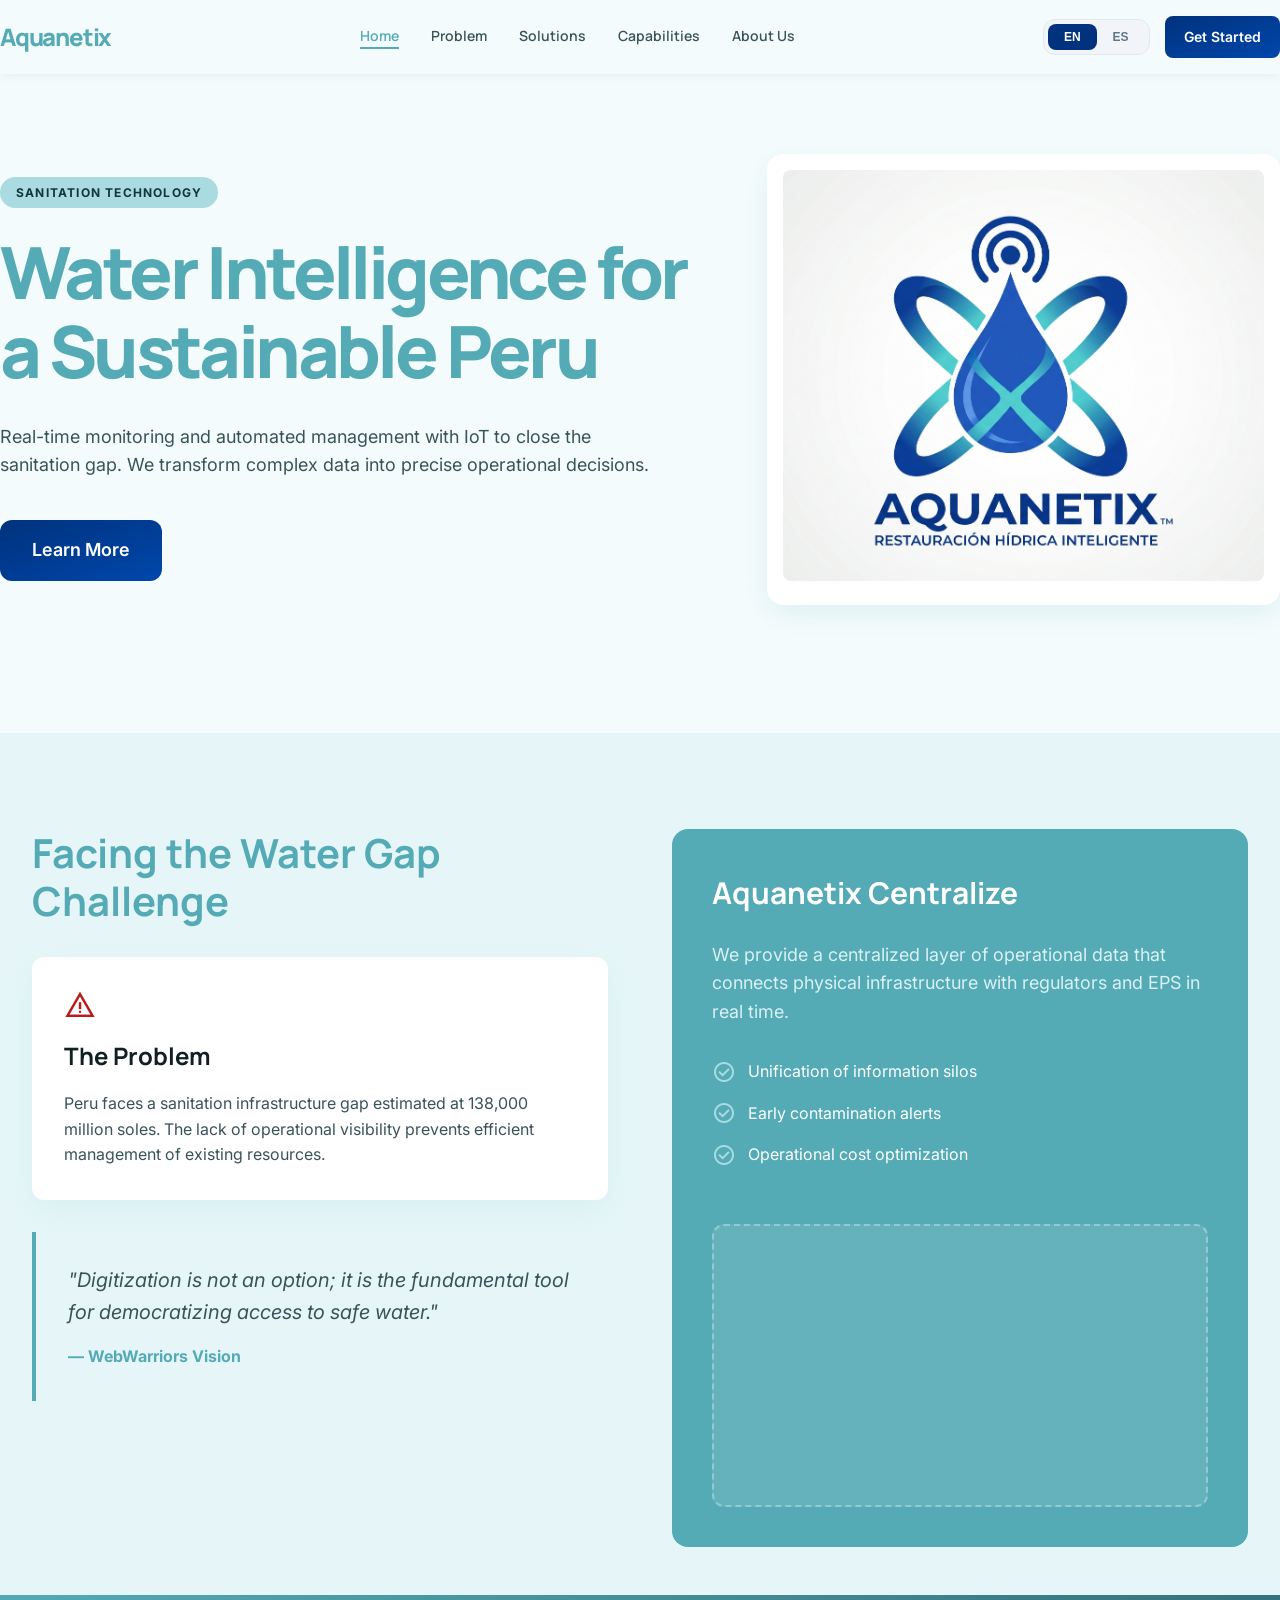
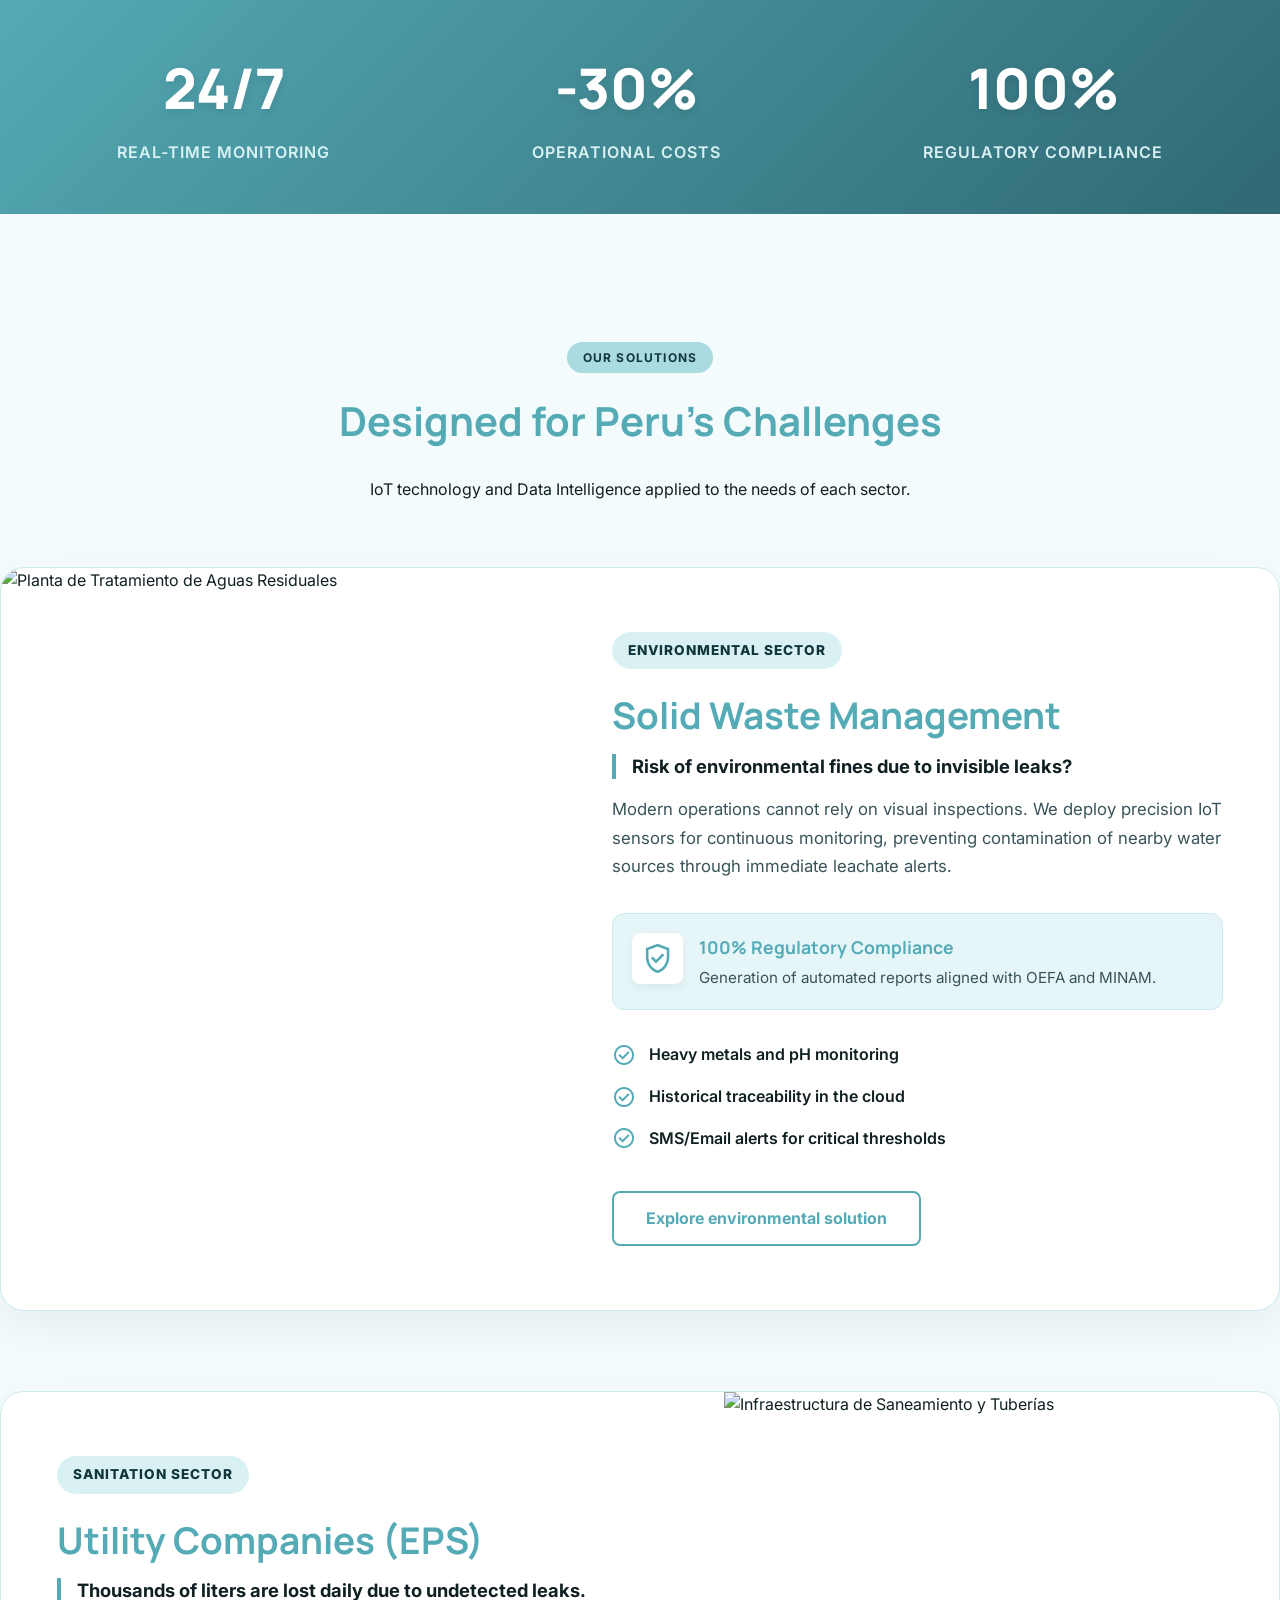
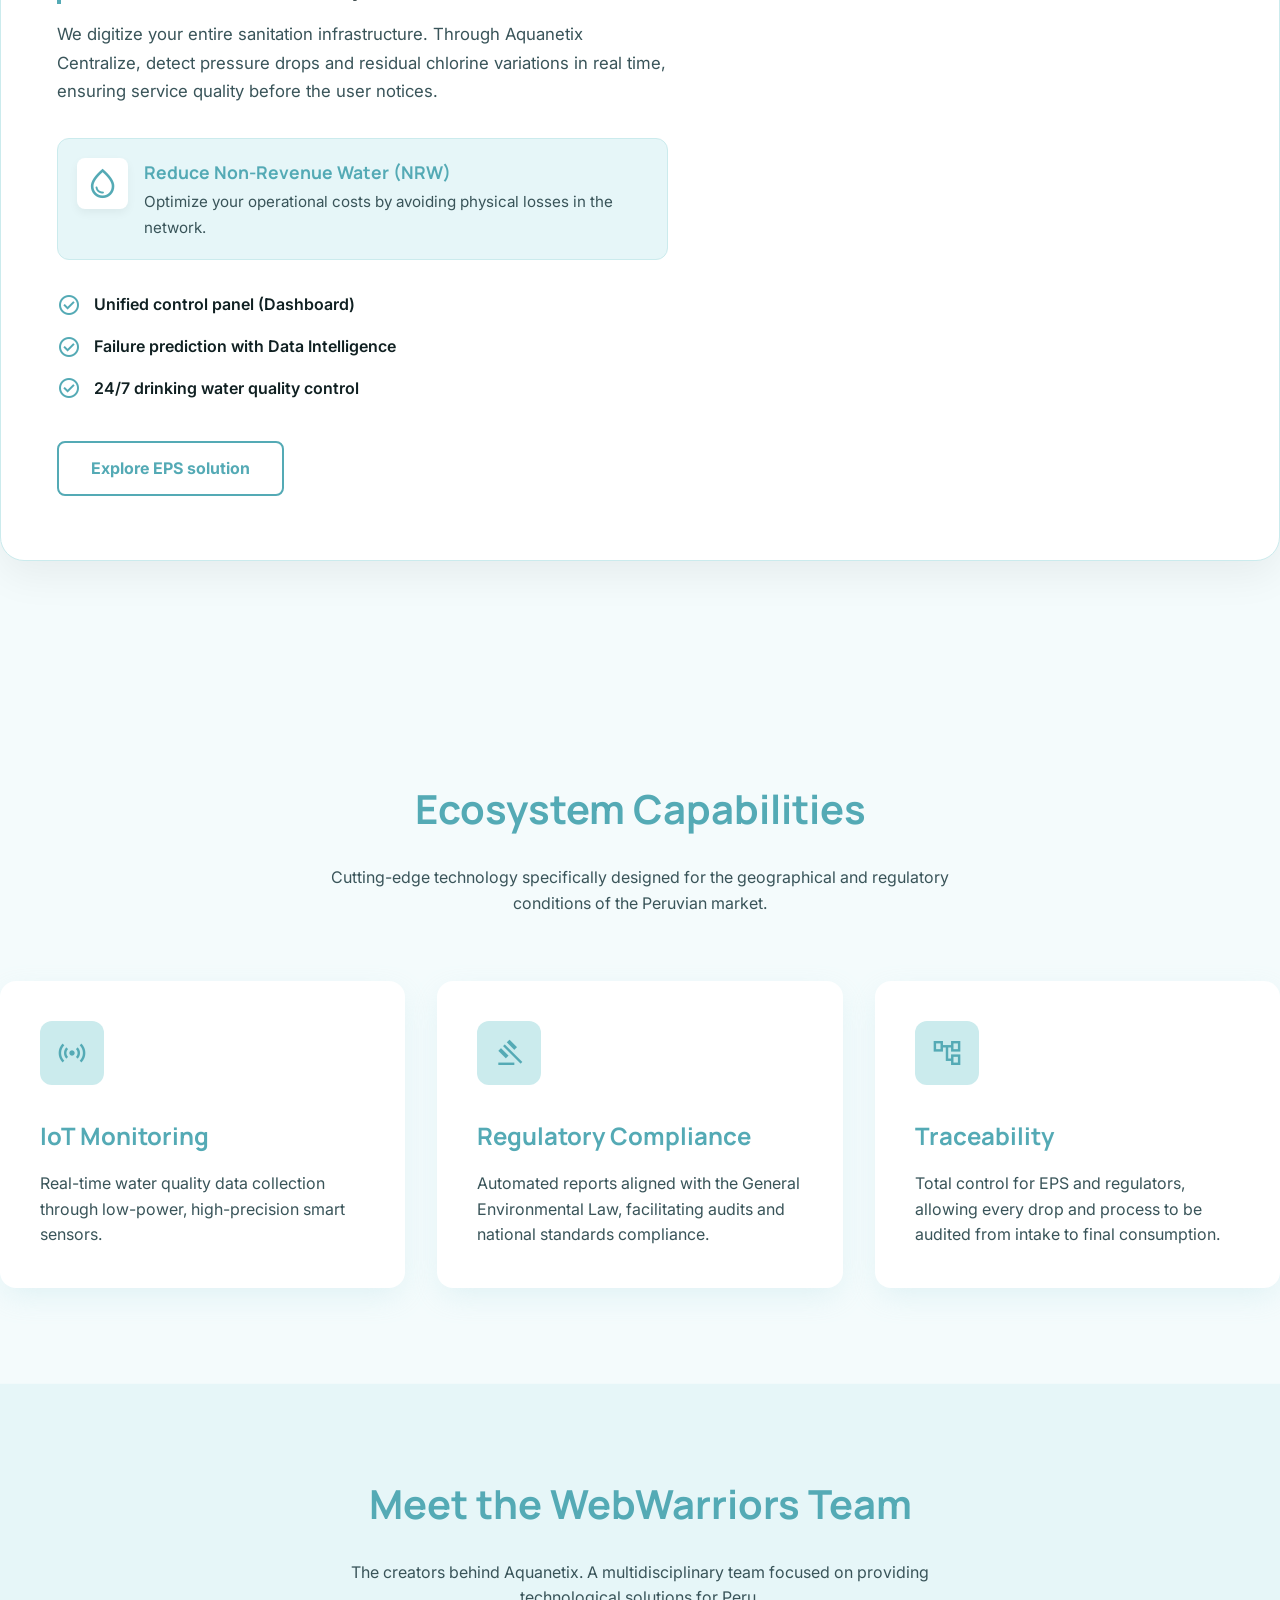
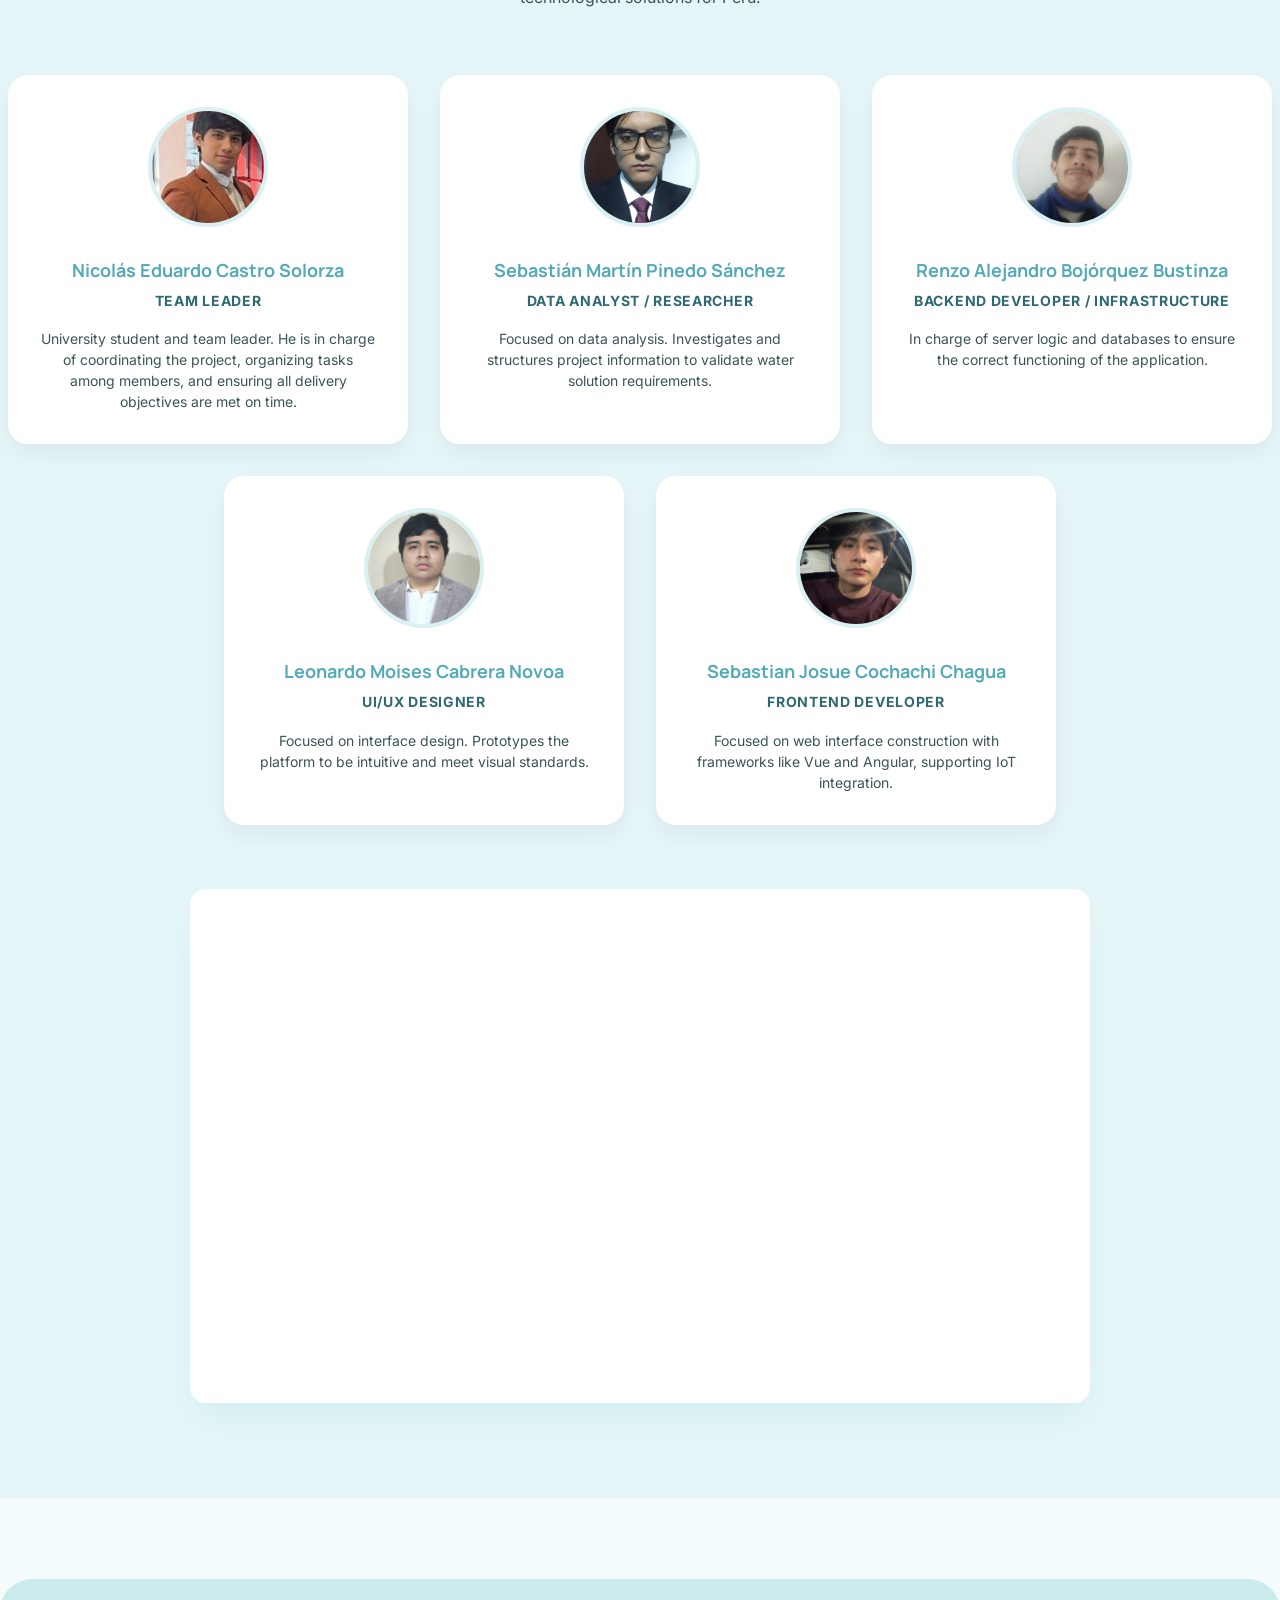
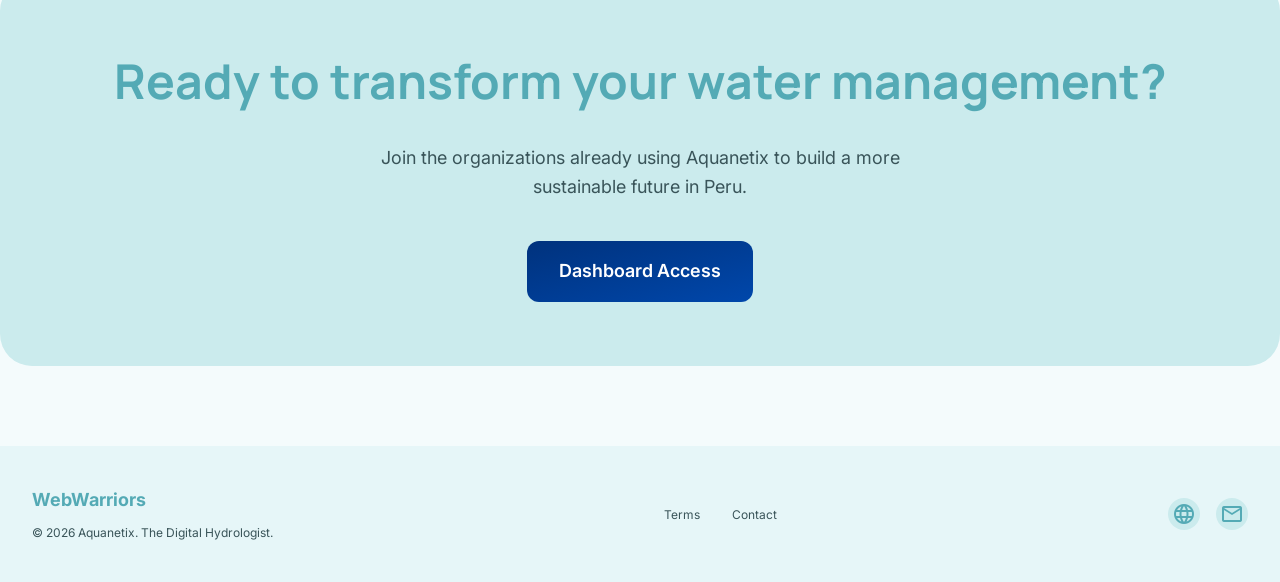
==== index.html @ df12f401 "Update index.html" ====
<!DOCTYPE html>
<html lang="es">
  <head>
    <meta charset="utf-8" />
    <meta name="viewport" content="width=device-width, initial-scale=1.0" />
    <title>Aquanetix | Inteligencia Hídrica para un Perú Sostenible</title>

    <link href="https://fonts.googleapis.com" rel="preconnect" />
    <link crossorigin="" href="https://fonts.gstatic.com" rel="preconnect" />
    <link
      href="https://fonts.googleapis.com/css2?family=Inter:wght@400;500;600&family=Manrope:wght@600;700;800&display=swap"
      rel="stylesheet"
    />
    <link
      href="https://fonts.googleapis.com/css2?family=Material+Symbols+Outlined:wght,FILL@100..700,0..1&display=swap"
      rel="stylesheet"
    />
    <link rel="stylesheet" href="assets/aquanetix.css" />
  </head>

  <body>
    <header class="header">
      <nav class="nav container">
        <div class="logo">
          <span>Aquanetix</span>
        </div>
        <div class="nav-links">
          <a href="#hero" class="nav-link active" data-i18n="nav-inicio">Inicio</a>
          <a href="#problem" class="nav-link" data-i18n="nav-problema">Problema</a>
          <a href="#segments" class="nav-link" data-i18n="nav-soluciones">Soluciones</a>
          <a href="#capabilities" class="nav-link" data-i18n="nav-capacidades">Capacidades</a>
          <a href="#about-the-team" class="nav-link" data-i18n="nav-somos">¿Quiénes somos?</a>
        </div>
        <div style="display: flex; align-items: center">
          <div class="lang-selector-container">
            <button id="btn-en" class="lang-btn active">EN</button>
            <button id="btn-es" class="lang-btn">ES</button>
          </div>
          <a href="#cta" class="btn" data-i18n="nav-btn-empieza">Empieza ahora</a>
        </div>
      </nav>
    </header>

    <main>
      <section id="hero" class="hero container">
        <div class="hero-grid">
          <div>
            <span class="badge" data-i18n="badge-saneamiento">Tecnología para el Saneamiento</span>
            <h1 class="hero-title font-headline" data-i18n="hero-title">
              Inteligencia Hídrica para un
              <span class="text-secondary">Perú Sostenible</span>
            </h1>
            <p class="hero-description" data-i18n="hero-desc">
              Monitoreo en tiempo real y gestión automatizada con IoT para
              cerrar la brecha de saneamiento. Transformamos datos complejos en
              decisiones operativas precisas.
            </p>
            <a href="#segments" class="btn btn-large" data-i18n="hero-btn-more">
              Conoce más
            </a>
          </div>
          <div class="hero-image-container">
            <img
              class="hero-image"
              alt="Logo de Aquanetix"
              src="assets/images/Aquanetix-Logo.png"
            />
          </div>
        </div>
      </section>

      <section id="problem" class="problem-solution">
        <div class="container ps-grid">
          <div>
            <h2 class="section-title font-headline" data-i18n="prob-title">
              Enfrentando el Desafío de la Brecha Hídrica
            </h2>
            <div class="problem-card">
              <span class="material-symbols-outlined icon-error">warning</span>
              <h3 class="font-headline" data-i18n="prob-card-title">
                El Problema
              </h3>
              <p data-i18n="prob-card-desc">
                Perú enfrenta una brecha de infraestructura de saneamiento
                estimada en
                <span class="highlight-text">138,000 millones de soles</span>.
                La falta de visibilidad operativa impide una gestión eficiente
                de los recursos existentes.
              </p>
            </div>
            <div class="quote-box">
              <p class="quote-text" data-i18n="quote-text">
                "La digitalización no es una opción, es la herramienta
                fundamental para democratizar el acceso al agua segura."
              </p>
              <p class="quote-author">— WebWarriors Vision</p>
            </div>
          </div>
          <div class="solution-card">
            <h3 class="font-headline" data-i18n="sol-title">
              Aquanetix Centralize
            </h3>
            <p data-i18n="sol-desc">
              Proporcionamos una capa de datos operativos centralizados que
              conecta la infraestructura física con los reguladores y EPS en
              tiempo real.
            </p>
            <ul class="feature-list">
              <li>
                <span class="material-symbols-outlined icon-success">check_circle</span>
                <span data-i18n="sol-feat-1">Unificación de silos de información</span>
              </li>
              <li>
                <span class="material-symbols-outlined icon-success">check_circle</span>
                <span data-i18n="sol-feat-2">Alertas tempranas de contaminación</span>
              </li>
              <li>
                <span class="material-symbols-outlined icon-success">check_circle</span>
                <span data-i18n="sol-feat-3">Optimización de costos operativos</span>
              </li>
            </ul>
            <!-- PLANTILLA DE VIDEO LISTA (Solo cambia lo que está dentro de src="") -->
            <div class="product-video-wrapper">
              <iframe 
                src="https://www.youtube.com/embed/AQUI_VA_EL_ID_DE_TU_VIDEO" 
                title="Aquanetix Product Video" 
                frameborder="0" 
                allow="accelerometer; autoplay; clipboard-write; encrypted-media; gyroscope; picture-in-picture" 
                allowfullscreen>
              </iframe>
            </div>
          </div>
        </div>
      </section>
   <!-- SEGMENTOS PREMIUM V2 -->
     <section class="metrics-banner">
        <div class="container metrics-grid">
          <div class="metric-item">
            <h3 class="metric-number">24/7</h3>
            <p class="metric-label" data-i18n="metric-1">Monitoreo en Tiempo Real</p>
          </div>
          <div class="metric-item">
            <h3 class="metric-number">-30%</h3>
            <p class="metric-label" data-i18n="metric-2">Costos Operativos</p>
          </div>
          <div class="metric-item">
            <h3 class="metric-number">100%</h3>
            <p class="metric-label" data-i18n="metric-3">Cumplimiento Normativo</p>
          </div>
        </div>
      </section>

      <section id="segments" class="pro-segments-section container">
        <div class="text-center segments-header">
          <span class="badge" data-i18n="seg-badge">Nuestras Soluciones</span>
          <h2 class="section-title font-headline" data-i18n="seg-title">Diseñado para los retos del Perú</h2>
          <p data-i18n="seg-desc">Tecnología IoT e Inteligencia de Datos aplicada a las necesidades de cada sector.</p>
        </div>
        
        <div class="pro-segments-container">
          
          <div class="pro-segment-card">
            <div class="pro-segment-image">
              <img src="https://images.pexels.com/photos/259269/pexels-photo-259269.jpeg?auto=compress&cs=tinysrgb&w=800" alt="Planta de Tratamiento de Aguas Residuales">
            </div>
            <div class="pro-segment-body">
              <span class="pro-badge" data-i18n="seg1-badge">Sector Ambiental</span>
              <h3 data-i18n="seg1-title">Gestoras de Residuos Sólidos</h3>
              <p class="pro-lead" data-i18n="seg1-lead">¿Riesgos de multas ambientales por fugas invisibles?</p>
              <p class="pro-text" data-i18n="seg1-text">Las operaciones modernas no pueden depender de inspecciones visuales. Desplegamos sensores IoT de precisión para el monitoreo continuo, previniendo la contaminación de fuentes de agua cercanas mediante alertas inmediatas de lixiviados.</p>
              
              <div class="pro-highlight">
                <span class="material-symbols-outlined">verified_user</span>
                <div class="pro-highlight-text">
                  <strong data-i18n="seg1-hl-title">100% Cumplimiento Normativo</strong>
                  <span data-i18n="seg1-hl-desc">Generación de reportes automáticos alineados a OEFA y MINAM.</span>
                </div>
              </div>

              <ul class="pro-features">
                <li><span class="material-symbols-outlined">check_circle</span> <span data-i18n="seg1-li1">Monitoreo de metales pesados y pH</span></li>
                <li><span class="material-symbols-outlined">check_circle</span> <span data-i18n="seg1-li2">Trazabilidad histórica en la nube</span></li>
                <li><span class="material-symbols-outlined">check_circle</span> <span data-i18n="seg1-li3">Alertas SMS/Email ante umbrales críticos</span></li>
              </ul>
              <a href="javascript:void(0)" onclick="document.getElementById('open-contact').click()" class="pro-btn" data-i18n="seg1-btn">Explorar solución ambiental</a>
            </div>
          </div>
          
          <div class="pro-segment-card reverse">
            <div class="pro-segment-image">
              <img src="https://images.pexels.com/photos/3265460/pexels-photo-3265460.jpeg?auto=compress&cs=tinysrgb&w=800" alt="Infraestructura de Saneamiento y Tuberías">
            </div>
            <div class="pro-segment-body">
              <span class="pro-badge" data-i18n="seg2-badge">Sector Saneamiento</span>
              <h3 data-i18n="seg2-title">Empresas Prestadoras (EPS)</h3>
              <p class="pro-lead" data-i18n="seg2-lead">Miles de litros se pierden diariamente por fugas no detectadas.</p>
              <p class="pro-text" data-i18n="seg2-text">Digitalizamos toda tu infraestructura de saneamiento. A través de Aquanetix Centralize, detecta caídas de presión y variaciones de cloro residual en tiempo real, garantizando la calidad del servicio antes de que el usuario lo note.</p>
              
              <div class="pro-highlight">
                <span class="material-symbols-outlined">water_drop</span>
                <div class="pro-highlight-text">
                  <strong data-i18n="seg2-hl-title">Reduce el Agua No Facturada (ANF)</strong>
                  <span data-i18n="seg2-hl-desc">Optimiza tus costos operativos evitando pérdidas físicas en la red.</span>
                </div>
              </div>

              <ul class="pro-features">
                <li><span class="material-symbols-outlined">check_circle</span> <span data-i18n="seg2-li1">Tablero de control unificado (Dashboard)</span></li>
                <li><span class="material-symbols-outlined">check_circle</span> <span data-i18n="seg2-li2">Predicción de fallos con Inteligencia de Datos</span></li>
                <li><span class="material-symbols-outlined">check_circle</span> <span data-i18n="seg2-li3">Control de calidad de agua potable 24/7</span></li>
              </ul>
              <a href="javascript:void(0)" onclick="document.getElementById('open-contact').click()" class="pro-btn" data-i18n="seg2-btn">Explorar solución EPS</a>
            </div>
          </div>

        </div>
      </section>

      <section id="capabilities" class="capabilities container">
        <div class="text-center capabilities-header">
          <h2 class="section-title font-headline" data-i18n="cap-title">
            Capacidades del Ecosistema
          </h2>
          <p data-i18n="cap-desc">
            Tecnología de punta diseñada específicamente para las condiciones
            geográficas y regulatorias del mercado peruano.
          </p>
        </div>
        <div class="cards-grid">
          <div class="capability-card">
            <div class="icon-container">
              <span class="material-symbols-outlined icon-primary">sensors</span>
            </div>
            <h3 class="font-headline" data-i18n="cap-card-1-title">
              Monitoreo IoT
            </h3>
            <p data-i18n="cap-card-1-desc">
              Recolección de datos de calidad del agua en tiempo real mediante
              sensores inteligentes de bajo consumo y alta precisión.
            </p>
          </div>
          <div class="capability-card">
            <div class="icon-container">
              <span class="material-symbols-outlined icon-primary">gavel</span>
            </div>
            <h3 class="font-headline" data-i18n="cap-card-2-title">
              Cumplimiento Normativo
            </h3>
            <p data-i18n="cap-card-2-desc">
              Reportes automáticos alineados a la Ley General del Ambiente,
              facilitando las auditorías y el cumplimiento de estándares
              nacionales.
            </p>
          </div>
          <div class="capability-card">
            <div class="icon-container">
              <span class="material-symbols-outlined icon-primary">account_tree</span>
            </div>
            <h3 class="font-headline" data-i18n="cap-card-3-title">
              Trazabilidad
            </h3>
            <p data-i18n="cap-card-3-desc">
              Control total para EPS y reguladores, permitiendo auditar cada
              gota y proceso desde la captación hasta el consumo final.
            </p>
          </div>
        </div>
      </section>

      <section id="about-the-team" class="team-section container">
        <div class="text-center capabilities-header">
          <h2 class="section-title font-headline" data-i18n="team-title">
            Conoce al Equipo WebWarriors
          </h2>
          <p data-i18n="team-subtitle">
            Los creadores detrás de Aquanetix. Un equipo multidisciplinario
            enfocado en brindar soluciones tecnológicas para el Perú.
          </p>
        </div>
        <div class="team-grid">
          <div class="team-card">
            <img
              src="assets/images/Foto_NicoPrincipal.jpeg"
              alt="Nicolás Castro"
              class="team-photo"
            />
            <h3 class="font-headline" data-i18n="team-name-1">
              Nicolás Castro
            </h3>
            <p class="team-role" data-i18n="team-role-1">Team Leader</p>
            <p class="team-desc" data-i18n="team-desc-1">
              Estudiante universitario y líder del equipo. Se encarga de
              coordinar el proyecto, organizar las tareas entre los integrantes
              y asegurar que todos los objetivos de nuestra entrega se cumplan a
              tiempo.
            </p>
          </div>
          <div class="team-card">
            <img
              src="assets/images/fotosebastian.png"
              alt="Sebastián Pinedo"
              class="team-photo"
            />
            <h3 class="font-headline" data-i18n="team-name-2">
              Sebastián Martín Pinedo Sánchez
            </h3>
            <p class="team-role" data-i18n="team-role-2">
              Data Analyst / Investigador
            </p>
            <p class="team-desc" data-i18n="team-desc-2">
              Enfocado en el análisis de datos. Investiga y estructura la
              información del proyecto para validar los requerimientos de la
              solución hídrica.
            </p>
          </div>

          <div class="team-card">
            <img
              src="assets/images/Foto_Renzo.png"
              alt="Renzo Bojórquez"
              class="team-photo"
            />
            <h3 class="font-headline" data-i18n="team-name-3">
              Renzo Alejandro Bojórquez Bustinza
            </h3>
            <p class="team-role" data-i18n="team-role-3">
              Desarrollador Backend / Infraestructura
            </p>
            <p class="team-desc" data-i18n="team-desc-3">
              Encargado de la lógica del servidor y las bases de datos para
              asegurar el funcionamiento correcto de la aplicación.
            </p>
          </div>

          <div class="team-card">
            <img
              src="assets/images/Foto_Leonardo.png"
              alt="Leonardo Cabrera"
              class="team-photo"
            />
            <h3 class="font-headline" data-i18n="team-name-4">
              Leonardo Moises Cabrera Novoa
            </h3>
            <p class="team-role" data-i18n="team-role-4">Diseñador UI/UX</p>
            <p class="team-desc" data-i18n="team-desc-4">
              Enfocado en el diseño de interfaces. Prototipa la plataforma para
              que sea intuitiva y cumpla con los estándares visuales.
            </p>
          </div>

          <div class="team-card">
            <img
              src="assets/images/foto_SebastianC.png"
              alt="Sebastian Cochachi"
              class="team-photo"
            />
            <h3 class="font-headline" data-i18n="team-name-5">
              Sebastian Josue Cochachi Chagua
            </h3>
            <p class="team-role" data-i18n="team-role-5">
              Desarrollador Frontend
            </p>
            <p class="team-desc" data-i18n="team-desc-5">
              Enfocado en la construcción de la interfaz web con frameworks como
              Vue y Angular, apoyando en la integración IoT.
            </p>
          </div>
        </div>

        <div class="video-container">
          <div class="video-wrapper">
            <iframe
              src="https://www.youtube.com/embed/ID_DEL_VIDEO"
              title="About Deadlock Survivors Team"
              frameborder="0"
              allow="accelerometer; autoplay; clipboard-write; encrypted-media; gyroscope; picture-in-picture; web-share"
              referrerpolicy="strict-origin-when-cross-origin"
              allowfullscreen
            >
            </iframe>
          </div>
        </div>
      </section>

      <div id="contact-modal" class="modal-overlay">
        <div class="modal-content">
          <span id="close-modal" class="close-btn">&times;</span>
          <h2 class="font-headline" data-i18n="modal-title">Contáctanos</h2>
          <p data-i18n="modal-desc">
            ¿Tienes dudas sobre Aquanetix? El equipo WebWarriors está listo
            para ayudarte.
          </p>
          <div class="contact-methods">
            <div class="contact-item">
              <span class="material-symbols-outlined">mail</span>
              <p>contacto@aquanetix.pe</p>
            </div>
            <div class="contact-item">
              <span class="material-symbols-outlined">group</span>
              <p data-i18n="modal-team">Equipo WebWarriors - UPC</p>
            </div>
          </div>
          <button class="btn btn-large" id="modal-close-btn" data-i18n="modal-btn-close">
            Close
          </button>
        </div>
      </div>

      <section id="cta" class="cta-section container">
        <div class="cta-box">
          <h2 class="cta-title font-headline" data-i18n="cta-title">
            ¿Listo para transformar su gestión hídrica?
          </h2>
          <p data-i18n="cta-desc">
            Únase a las organizaciones que ya están utilizando Aquanetix para
            construir un futuro más sostenible en el Perú.
          </p>
          <a href="https://aquanetix-deploy.web.app/iam/sign-in" class="btn btn-large" data-i18n="cta-btn">
            Acceso al Dashboard
          </a>
        </div>
      </section>
    </main>

    <footer class="footer">
      <div class="container footer-content">
        <div class="footer-brand">
          <span>WebWarriors</span>
          <p data-i18n="footer-copy">
            © 2026 Aquanetix. The Digital Hydrologist.
          </p>
        </div>
        <div class="footer-links">
          <a href="terms.html" data-i18n="footer-terms">Términos</a>
          <a
            href="javascript:void(0)"
            id="open-contact"
            data-i18n="footer-contact"
            >Contacto</a
          >
        </div>
        <div class="footer-social">
          <div class="social-icon">
            <span class="material-symbols-outlined">language</span>
          </div>
          <div class="social-icon">
            <span class="material-symbols-outlined">mail</span>
          </div>
        </div>
      </div>
    </footer>

    <script src="contact.js"></script>
    <script src="i18n.js"></script>
  </body>
</html>
---- assets/aquanetix.css ----
/* Variables de Color (Paleta Celeste #AADBE1) */
:root {
  /* Tono base oscurecido para textos e íconos (para asegurar legibilidad) */
  --primary: #54aab5; 
  
  /* TU CELESTE ELEGIDO: Protagonista en fondos, hovers y acentos */
  --primary-container: #aadbe1; 
  
  --secondary: #2f6973; /* Tono oscuro para subtítulos y contrastes */
  --secondary-container: #aadbe1; /* Badge superior también usa tu celeste */
  --on-secondary-container: #11363c; /* Texto oscuro sobre el celeste */
  
  /* Fondos de la página con un toque ultra-ligero de celeste */
  --surface: #f4fbFC; 
  --surface-container-low: #e6f6f8; 
  --surface-container-lowest: #ffffff; 
  --surface-container-high: #cbebed; 
  
  --on-surface: #102022; 
  --on-surface-variant: #395459; 
  --error: #ba1a1a; 
  --primary-fixed: #daf1f4; 

  /* Paleta Azul Original (Exclusiva para los botones) */
  --btn-primary: #00327d;
  --btn-primary-container: #0047ab;
}

/* Reset Básico */
* {
  margin: 0;
  padding: 0;
  box-sizing: border-box;
}

body {
  font-family: "Inter", sans-serif;
  background-color: var(--surface);
  color: var(--on-surface);
  line-height: 1.6;
  -webkit-font-smoothing: antialiased;
}

h1, h2, h3, .font-headline {
  font-family: "Manrope", sans-serif;
}

a {
  text-decoration: none;
  color: inherit;
}

ul {
  list-style: none;
}

.container {
  max-width: 1280px;
  margin: 0 auto;
  padding: 0 2rem;
}

/* Header & Nav */
.header {
  background-color: var(--surface);
  position: sticky;
  top: 0;
  z-index: 50;
  box-shadow: 0 2px 10px rgba(0, 0, 0, 0.05);
}

.nav {
  display: flex;
  justify-content: space-between;
  align-items: center;
  padding: 1rem 0;
}

.logo {
  font-size: 1.5rem;
  font-weight: 900;
  color: var(--primary);
  font-family: "Manrope", sans-serif;
  letter-spacing: -0.05em;
}

.nav-links {
  display: none;
  gap: 2rem;
  font-family: "Manrope", sans-serif;
  font-weight: 600;
  font-size: 0.875rem;
}

@media (min-width: 768px) {
  .nav-links {
    display: flex;
  }
}

.nav-link {
  color: var(--on-surface-variant);
  transition: color 0.2s;
}

.nav-link:hover, .nav-link.active {
  color: var(--primary);
}

.nav-link.active {
  border-bottom: 2px solid var(--primary);
}

/* BOTONES PRINCIPALES (Azul original) */
.btn {
  display: inline-block;
  background: linear-gradient(
    to bottom right,
    var(--btn-primary),
    var(--btn-primary-container)
  );
  color: white;
  padding: 0.6rem 1.2rem;
  border-radius: 0.5rem;
  font-size: 0.875rem;
  font-weight: 600;
  border: none;
  cursor: pointer;
  transition: opacity 0.2s, transform 0.1s;
}

.btn:hover {
  opacity: 0.9;
}

.btn:active {
  transform: scale(0.95);
}

.btn-large {
  padding: 1rem 2rem;
  font-size: 1.125rem;
  border-radius: 0.75rem;
}

/* Hero Section */
.hero {
  padding: 5rem 0 8rem 0;
  overflow: hidden;
}

.hero-grid {
  display: grid;
  grid-template-columns: 1fr;
  gap: 3rem;
  align-items: center;
}

@media (min-width: 1024px) {
  .hero-grid {
    grid-template-columns: 7fr 5fr;
  }
}

.badge {
  display: inline-block;
  padding: 0.375rem 1rem;
  border-radius: 9999px;
  background-color: var(--secondary-container);
  color: var(--on-secondary-container);
  font-size: 0.75rem;
  font-weight: 700;
  letter-spacing: 0.1em;
  text-transform: uppercase;
  margin-bottom: 1.5rem;
}

.hero-title {
  font-size: 3rem;
  font-weight: 800;
  color: var(--primary);
  line-height: 1.1;
  margin-bottom: 2rem;
  letter-spacing: -0.05em;
}

@media (min-width: 768px) {
  .hero-title {
    font-size: 4.5rem;
  }
}

.text-secondary {
  color: var(--secondary);
}

.hero-description {
  color: var(--on-surface-variant);
  font-size: 1.125rem;
  margin-bottom: 2.5rem;
  max-width: 42rem;
}

.hero-image-container {
  border-radius: 1rem;
  overflow: hidden;
  box-shadow: 0 10px 30px -5px rgba(170, 219, 225, 0.4); 
  background: white;
  padding: 1rem;
}

.hero-image {
  width: 100%;
  height: auto;
  object-fit: contain;
  border-radius: 0.5rem;
}

/* Problem/Solution Section */
.problem-solution {
  background-color: var(--surface-container-low);
  padding: 6rem 0;
}

.ps-grid {
  display: grid;
  grid-template-columns: 1fr;
  gap: 4rem;
}

@media (min-width: 1024px) {
  .ps-grid {
    grid-template-columns: 1fr 1fr;
  }
}

.section-title {
  font-size: 2.5rem;
  color: var(--primary);
  font-weight: 700;
  margin-bottom: 2rem;
  line-height: 1.2;
}

.problem-card {
  background-color: var(--surface-container-lowest);
  padding: 2rem;
  border-radius: 0.75rem;
  box-shadow: 0 10px 30px -5px rgba(170, 219, 225, 0.3);
  margin-bottom: 2rem;
}

.icon-error {
  color: var(--error);
  font-size: 2rem;
  margin-bottom: 1rem;
}

.problem-card h3 {
  font-size: 1.5rem;
  margin-bottom: 1rem;
}

.problem-card p {
  color: var(--on-surface-variant);
}

.highlight-text {
  color: var(--primary);
  font-weight: 700;
}

.quote-box {
  padding: 2rem;
  border-left: 4px solid var(--primary);
}

.quote-text {
  font-size: 1.25rem;
  font-style: italic;
  color: var(--on-surface-variant);
}

.quote-author {
  margin-top: 1rem;
  font-weight: 700;
  color: var(--primary);
}

.solution-card {
  background-color: var(--primary);
  color: white;
  padding: 2.5rem;
  border-radius: 1rem;
  position: relative;
  overflow: hidden;
  display: flex;
  flex-direction: column;
  justify-content: center;
}

.solution-card h3 {
  font-size: 1.875rem;
  margin-bottom: 1.5rem;
  position: relative;
  z-index: 10;
}

.solution-card p {
  color: var(--primary-fixed);
  font-size: 1.125rem;
  margin-bottom: 2rem;
  position: relative;
  z-index: 10;
}

.feature-list li {
  display: flex;
  align-items: center;
  gap: 0.75rem;
  margin-bottom: 1rem;
  position: relative;
  z-index: 10;
}

.icon-success {
  color: var(--secondary-container);
}

/* Banner de Métricas */
.metrics-banner {
  background: linear-gradient(135deg, var(--primary), var(--secondary));
  padding: 3rem 0;
  color: white;
  margin-top: -3rem;
  position: relative;
  z-index: 10;
}

.metrics-grid {
  display: flex;
  justify-content: space-around;
  flex-wrap: wrap;
  gap: 2rem;
  text-align: center;
}

.metric-number {
  font-size: 3.5rem;
  font-weight: 800;
  margin-bottom: 0.5rem;
  color: var(--surface-container-lowest);
  text-shadow: 0 4px 10px rgba(0,0,0,0.1);
}

.metric-label {
  font-size: 1rem;
  font-weight: 600;
  text-transform: uppercase;
  letter-spacing: 1px;
  color: var(--primary-fixed);
}

/* =========================================
   DISEÑO PROFESIONAL DE SEGMENTOS (V2)
   ========================================= */

.pro-segments-section {
  padding: 8rem 0;
}

.segments-header {
  margin-bottom: 4rem;
}

.pro-segments-container {
  display: flex;
  flex-direction: column;
  gap: 5rem;
  margin-top: 4rem;
}

/* La tarjeta principal */
.pro-segment-card {
  display: flex;
  flex-direction: column;
  background: #ffffff;
  border-radius: 24px;
  overflow: hidden;
  box-shadow: 0 15px 40px rgba(0,0,0,0.06);
  border: 1px solid var(--surface-container-high);
  transition: transform 0.3s ease, box-shadow 0.3s ease;
}

.pro-segment-card:hover {
  transform: translateY(-5px);
  box-shadow: 0 25px 50px rgba(84, 170, 181, 0.2);
}

/* Pantallas grandes */
@media(min-width: 992px) {
  .pro-segment-card {
      flex-direction: row;
      align-items: stretch;
  }
  .pro-segment-card.reverse {
      flex-direction: row-reverse;
  }
}

/* Imagen */
.pro-segment-image {
  flex: 1;
  min-height: 350px;
}

.pro-segment-image img {
  width: 100%;
  height: 100%;
  object-fit: cover;
  display: block;
}

/* Contenido */
.pro-segment-body {
  flex: 1.1;
  padding: 4rem 3.5rem;
  display: flex;
  flex-direction: column;
  justify-content: center;
}

.pro-badge {
  align-self: flex-start;
  background: var(--primary-fixed);
  color: var(--on-secondary-container);
  padding: 0.5rem 1rem;
  border-radius: 50px;
  font-size: 0.85rem;
  font-weight: 800;
  text-transform: uppercase;
  letter-spacing: 1px;
  margin-bottom: 1.5rem;
}

.pro-segment-body h3 {
  font-size: 2.3rem;
  color: var(--primary);
  margin-bottom: 1rem;
  line-height: 1.2;
}

.pro-lead {
  font-size: 1.15rem;
  font-weight: 700;
  color: var(--on-surface);
  margin-bottom: 1rem;
  border-left: 4px solid var(--primary);
  padding-left: 1rem;
  line-height: 1.4;
}

.pro-text {
  color: var(--on-surface-variant);
  line-height: 1.7;
  font-size: 1.05rem;
  margin-bottom: 2rem;
}

.pro-highlight {
  background: var(--surface-container-low);
  border: 1px solid var(--surface-container-high);
  padding: 1.2rem;
  border-radius: 12px;
  display: flex;
  gap: 1rem;
  align-items: flex-start;
  margin-bottom: 2rem;
}

.pro-highlight .material-symbols-outlined {
  color: var(--primary);
  font-size: 2.2rem;
  background: white;
  padding: 0.5rem;
  border-radius: 8px;
  box-shadow: 0 4px 10px rgba(0,0,0,0.05);
}

.pro-highlight-text strong {
  display: block;
  color: var(--primary);
  font-size: 1.1rem;
  margin-bottom: 0.2rem;
  font-family: 'Manrope', sans-serif;
}

.pro-highlight-text span {
  font-size: 0.95rem;
  color: var(--on-surface-variant);
  line-height: 1.4;
}

.pro-features {
  list-style: none;
  padding: 0;
  margin: 0 0 2.5rem 0;
  display: flex;
  flex-direction: column;
  gap: 1rem;
}

.pro-features li {
  display: flex;
  align-items: center;
  gap: 0.8rem;
  color: var(--on-surface);
  font-weight: 600;
  font-size: 1rem;
}

.pro-features .material-symbols-outlined {
  color: var(--primary);
}

.pro-btn {
  align-self: flex-start;
  border: 2px solid var(--primary);
  color: var(--primary);
  padding: 0.8rem 2rem;
  border-radius: 8px;
  font-weight: 700;
  transition: all 0.3s;
  text-decoration: none;
}

.pro-btn:hover {
  background: var(--primary);
  color: white;
  transform: translateY(-2px);
}

/* Capabilities Section */
.capabilities {
  padding: 6rem 0;
}

.text-center {
  text-align: center;
}

.capabilities-header {
  margin-bottom: 4rem;
}

.capabilities-header p {
  color: var(--on-surface-variant);
  max-width: 42rem;
  margin: 0 auto;
}

.cards-grid {
  display: grid;
  grid-template-columns: 1fr;
  gap: 2rem;
}

@media (min-width: 768px) {
  .cards-grid {
    grid-template-columns: repeat(3, 1fr);
  }
}

.capability-card {
  background-color: var(--surface-container-lowest);
  padding: 2.5rem;
  border-radius: 1rem;
  box-shadow: 0 10px 30px -5px rgba(170, 219, 225, 0.3); 
  transition: all 0.3s ease;
  cursor: default;
}

.capability-card:hover {
  background-color: var(--primary);
  color: white;
}

.icon-container {
  width: 4rem;
  height: 4rem;
  background-color: var(--surface-container-high);
  border-radius: 0.75rem;
  display: flex;
  align-items: center;
  justify-content: center;
  margin-bottom: 2rem;
  transition: background-color 0.3s;
}

.capability-card:hover .icon-container {
  background-color: var(--primary-container);
}

.icon-primary {
  color: var(--primary);
  font-size: 2rem;
  transition: color 0.3s;
}

.capability-card:hover .icon-primary {
  color: white;
}

.capability-card h3 {
  font-size: 1.5rem;
  color: var(--primary);
  margin-bottom: 1rem;
  transition: color 0.3s;
}

.capability-card:hover h3 {
  color: white;
}

.capability-card p {
  color: var(--on-surface-variant);
  transition: color 0.3s;
}

.capability-card:hover p {
  color: var(--primary-fixed);
}

/* Team Section */
.team-section {
  padding: 6rem 0;
  background-color: var(--surface-container-low); 
  box-shadow: 0 0 0 100vmax var(--surface-container-low);
  clip-path: inset(0 -100vmax);
}

.team-section .section-title {
  color: var(--primary);
}
.team-section .capabilities-header p {
  color: var(--on-surface-variant);
}

.team-grid {
  display: flex;
  flex-wrap: wrap;
  justify-content: center;
  gap: 2rem;
  margin-bottom: 3rem;
}

.team-card {
  flex: 1 1 calc(33.333% - 2rem);
  min-width: 300px;
  max-width: 400px;
  background: #ffffff;
  padding: 2rem;
  border-radius: 20px;
  box-shadow: 0 10px 25px rgba(0, 0, 0, 0.05); 
  text-align: center;
  transition: all 0.3s ease;
}

.team-card:hover {
  transform: translateY(-5px);
  box-shadow: 0 20px 40px -10px rgba(170, 219, 225, 0.5); 
}

.team-photo {
  width: 120px;
  height: 120px;
  border-radius: 50%;
  object-fit: cover;
  margin: 0 auto 1.5rem auto;
  border: 4px solid var(--primary-fixed);
  background-color: var(--surface-container-high); 
}

.team-card h3 {
  font-size: 1.125rem;
  color: var(--primary);
  margin-bottom: 0.5rem;
  line-height: 1.3;
}

.team-role {
  font-weight: 700;
  font-size: 0.875rem;
  color: var(--secondary);
  margin-bottom: 1rem;
  text-transform: uppercase;
  letter-spacing: 0.05em;
}

.team-desc {
  font-size: 0.875rem;
  color: var(--on-surface-variant);
  line-height: 1.5;
}

/* Video Section */
.video-container {
  width: 100%;
  max-width: 900px;
  margin: 4rem auto 0;
  clear: both;
}

.video-wrapper {
  position: relative;
  width: 100%;
  padding-bottom: 56.25%;
  background-color: var(--surface-container-lowest);
  border-radius: 1rem;
  overflow: hidden;
  box-shadow: 0 20px 40px -10px rgba(170, 219, 225, 0.4); 
  border: 4px solid var(--surface-container-lowest);
}

.video-wrapper iframe {
  position: absolute;
  top: 0;
  left: 0;
  width: 100%;
  height: 100%;
  border: none;
}

/* CTA Section */
.cta-section {
  padding: 5rem 0;
}

.cta-box {
  background-color: var(--surface-container-high);
  border-radius: 2rem;
  padding: 4rem 2rem;
  text-align: center;
}

.cta-title {
  font-size: 2.5rem;
  color: var(--primary);
  margin-bottom: 1.5rem;
}

@media (min-width: 768px) {
  .cta-title {
    font-size: 3rem;
  }
}

.cta-box p {
  color: var(--on-surface-variant);
  font-size: 1.125rem;
  margin-bottom: 2.5rem;
  max-width: 36rem;
  margin-left: auto;
  margin-right: auto;
}

/* Footer */
.footer {
  background-color: var(--surface-container-low);
  padding: 2.5rem 0;
  font-size: 0.75rem;
  color: var(--on-surface-variant);
}

.footer-content {
  display: flex;
  flex-direction: column;
  gap: 2rem;
  align-items: center;
  text-align: center;
}

@media (min-width: 768px) {
  .footer-content {
    flex-direction: row;
    justify-content: space-between;
    text-align: left;
  }
}

.footer-brand span {
  display: block;
  font-size: 1.125rem;
  font-weight: 700;
  color: var(--primary);
  margin-bottom: 0.5rem;
}

.footer-links {
  display: flex;
  flex-wrap: wrap;
  gap: 2rem;
  justify-content: center;
}

.footer-links a:hover {
  color: var(--primary);
}

.footer-social {
  display: flex;
  gap: 1rem;
}

.social-icon {
  width: 2rem;
  height: 2rem;
  background-color: var(--surface-container-high);
  border-radius: 50%;
  display: flex;
  align-items: center;
  justify-content: center;
  color: var(--primary);
}

/* Selectores y Modal */
.lang-selector-container {
  display: flex;
  background-color: #f1f5f9; 
  padding: 4px;
  border-radius: 12px;
  border: 1px solid #e2e8f0;
  align-items: center;
  margin-right: 15px;
}

.lang-btn {
  padding: 6px 16px;
  border-radius: 8px;
  font-size: 12px;
  font-weight: bold;
  cursor: pointer;
  border: none;
  transition: all 0.3s ease;
  background: transparent;
  color: #64748b;
}

.lang-btn.active {
  background-color: var(--btn-primary); 
  color: white;
}

.lang-btn:hover:not(.active) {
  background-color: #e2e8f0;
}

.modal-overlay {
  display: none; 
  position: fixed; 
  top: 0;
  left: 0;
  width: 100%;
  height: 100vh; 
  background: rgba(47, 105, 115, 0.6);
  backdrop-filter: blur(8px); 
  z-index: 10000; 
  justify-content: center;
  align-items: center;
}

.modal-content {
  background: #ffffff;
  padding: 2.5rem;
  border-radius: 24px;
  max-width: 450px;
  width: 90%;
  position: relative;
  box-shadow: 0 25px 50px -12px rgba(0, 0, 0, 0.5);
  text-align: center;
  animation: modalAppear 0.3s ease-out;
}

@keyframes modalAppear {
  from { opacity: 0; transform: scale(0.9); }
  to { opacity: 1; transform: scale(1); }
}

.close-btn {
  position: absolute;
  top: 20px;
  right: 20px;
  font-size: 28px;
  cursor: pointer;
  color: #64748b;
  line-height: 1;
}

.contact-methods {
  display: flex;
  flex-direction: column;
  gap: 1rem;
  width: 100%;
  margin: 1rem 0;
}

.contact-item {
  display: flex;
  align-items: center;
  justify-content: center; 
  gap: 10px;
  color: var(--primary); 
}
/* =========================================
   PLANTILLA DE VIDEO EN "AQUANETIX CENTRALIZE"
   ========================================= */

.product-video-wrapper {
  margin-top: 2.5rem;
  position: relative;
  width: 100%;
  padding-bottom: 56.25%; /* Proporción exacta de 16:9 para videos */
  background-color: rgba(255, 255, 255, 0.1); /* Fondo semitransparente elegante */
  border-radius: 0.75rem;
  border: 2px dashed rgba(255, 255, 255, 0.3); /* Borde punteado para indicar que es un espacio reservado */
  overflow: hidden;
}

.video-placeholder {
  position: absolute;
  top: 0; left: 0; width: 100%; height: 100%;
  display: flex;
  flex-direction: column;
  align-items: center;
  justify-content: center;
  color: rgba(255, 255, 255, 0.8);
  font-weight: 600;
  text-align: center;
}

.video-placeholder .material-symbols-outlined {
  font-size: 3.5rem;
  margin-bottom: 0.5rem;
  opacity: 0.8;
}

/* Estilo para cuando ya pongas el iframe real */
.product-video-wrapper iframe {
  position: absolute;
  top: 0; left: 0;
  width: 100%; height: 100%;
  border: none;
  border-radius: 0.75rem;
}
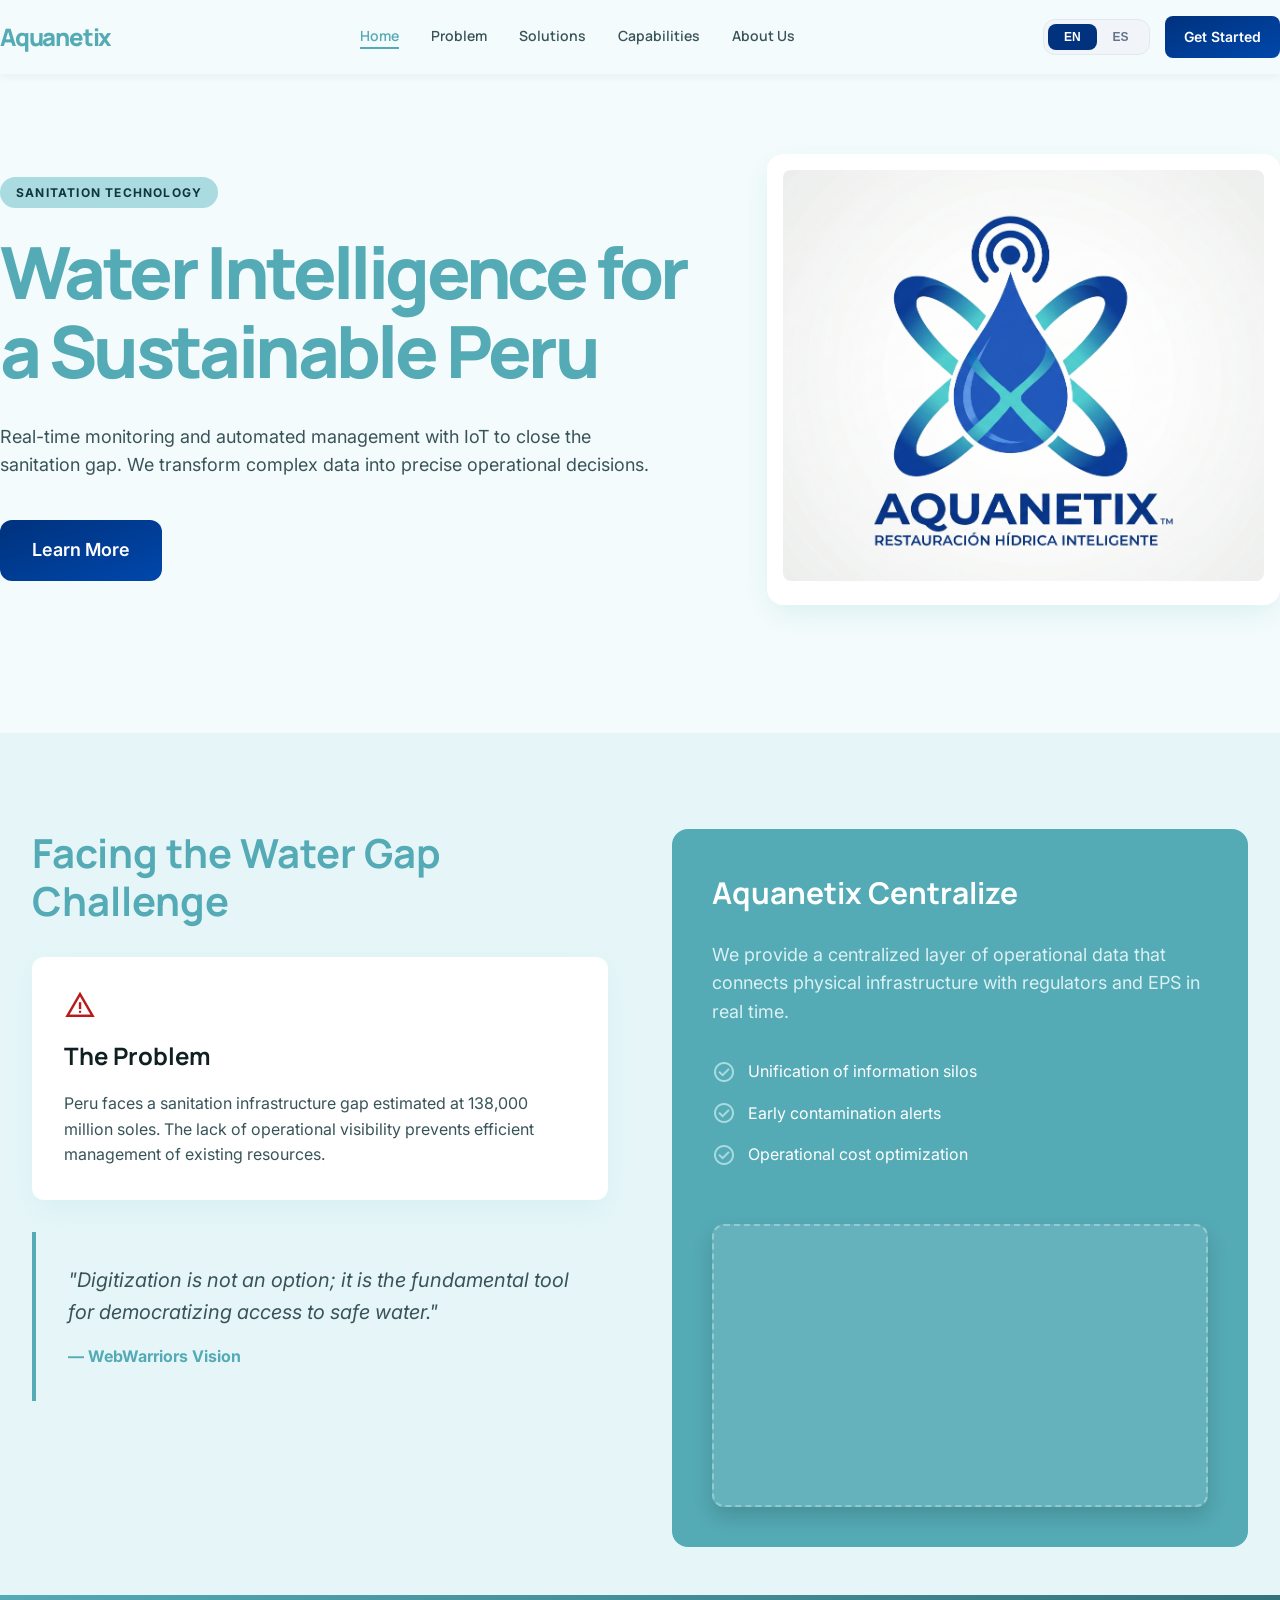
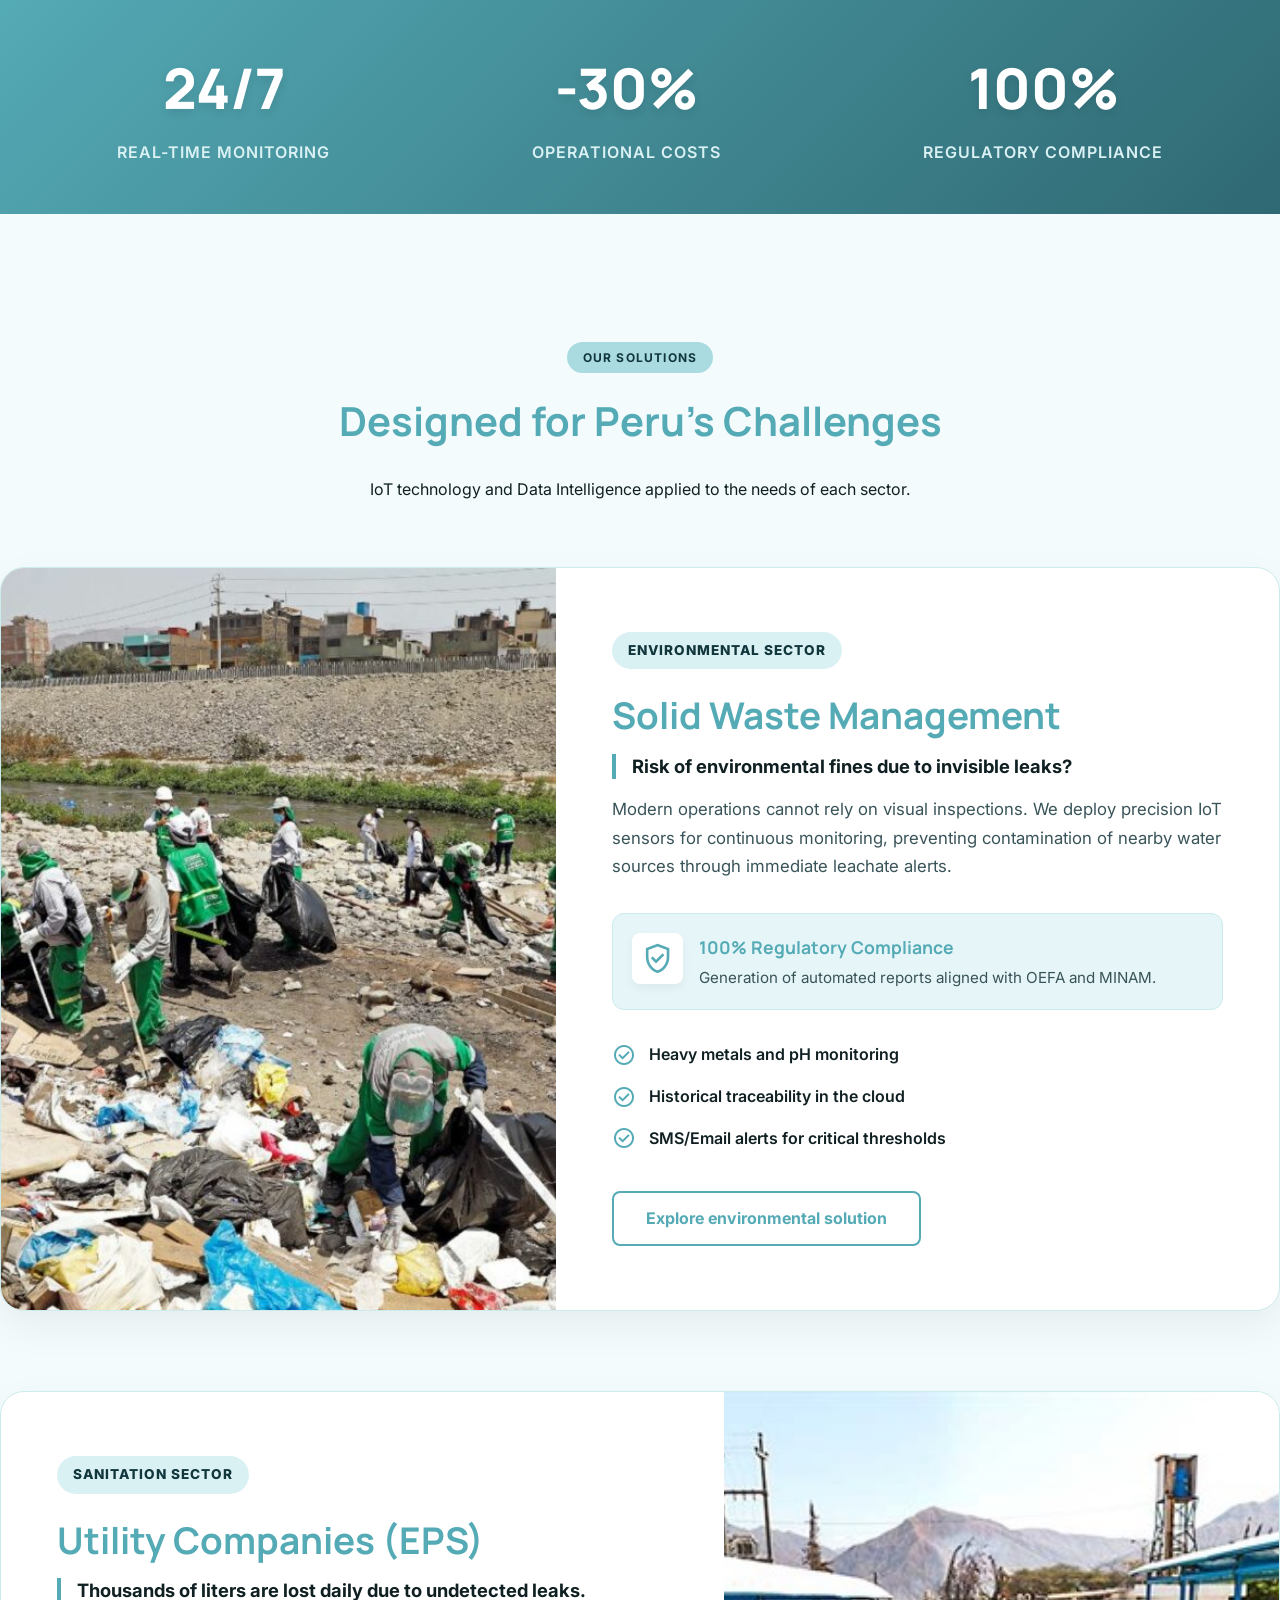
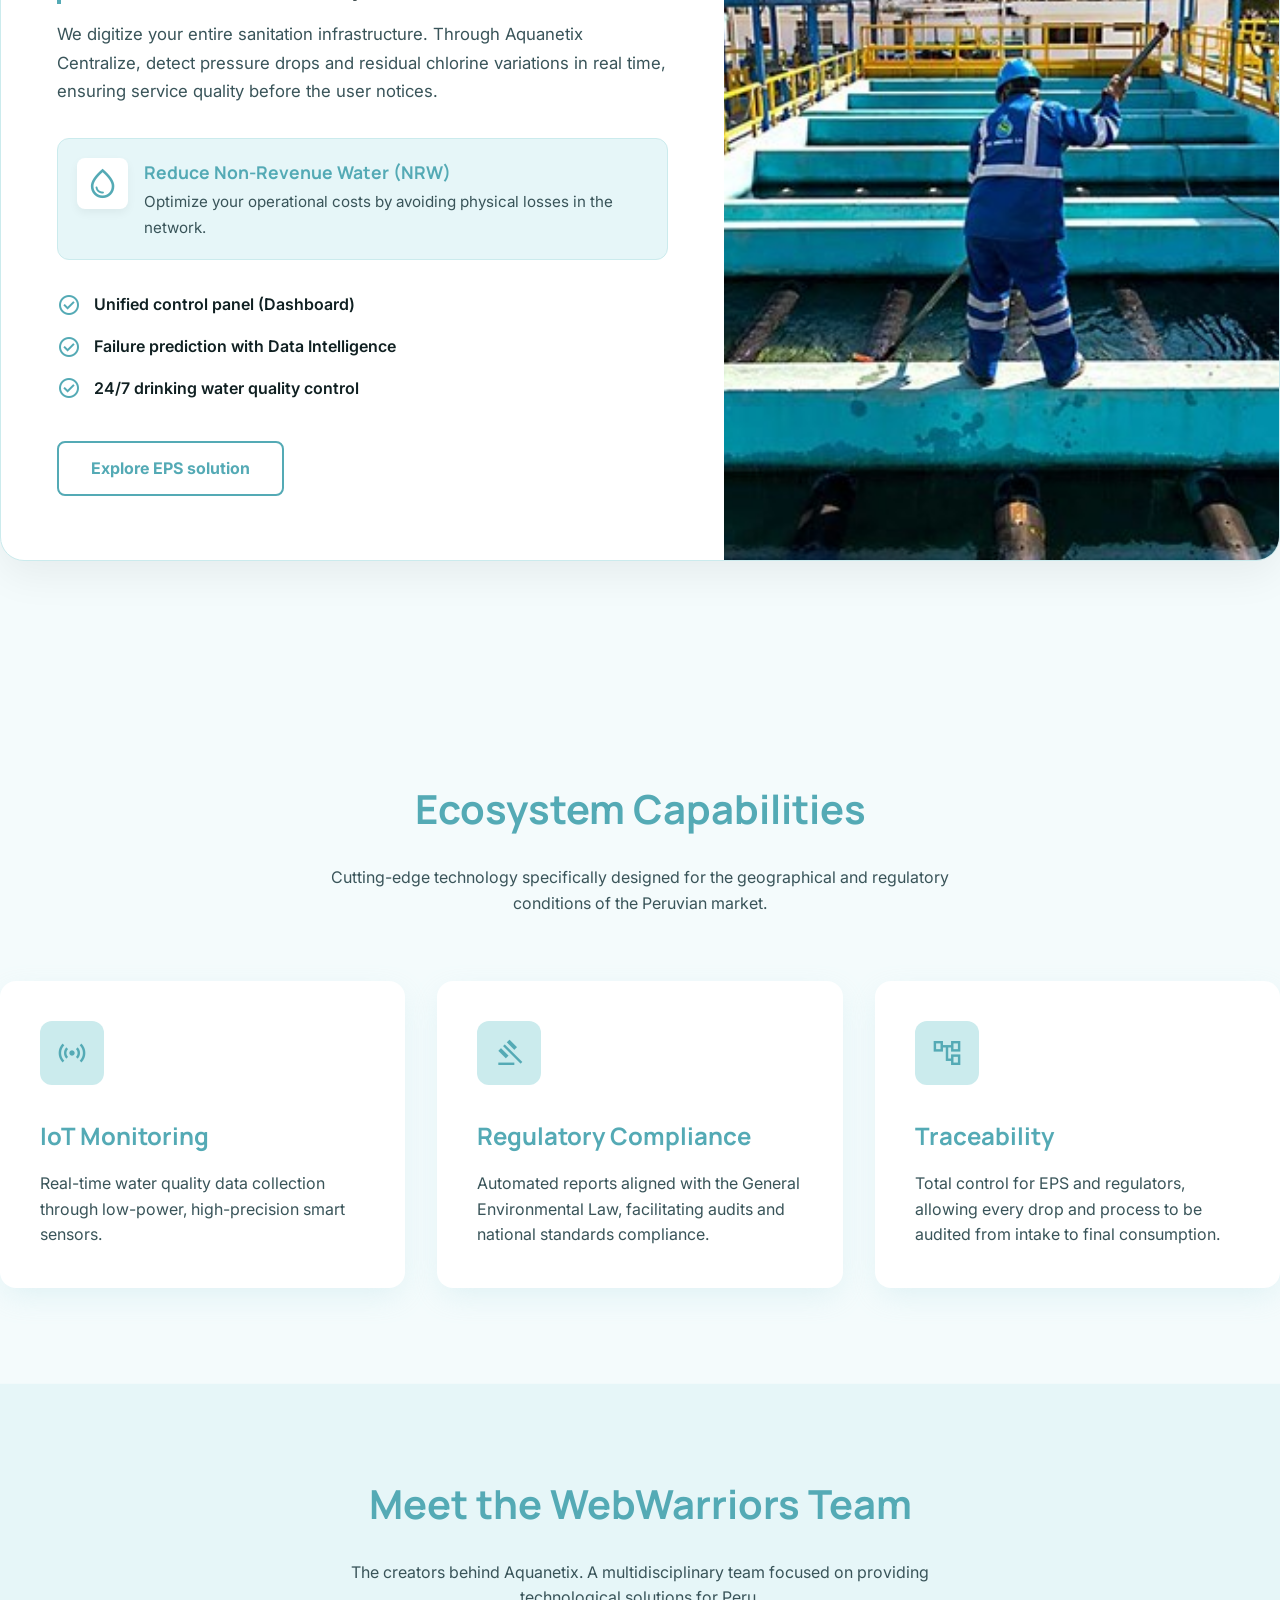
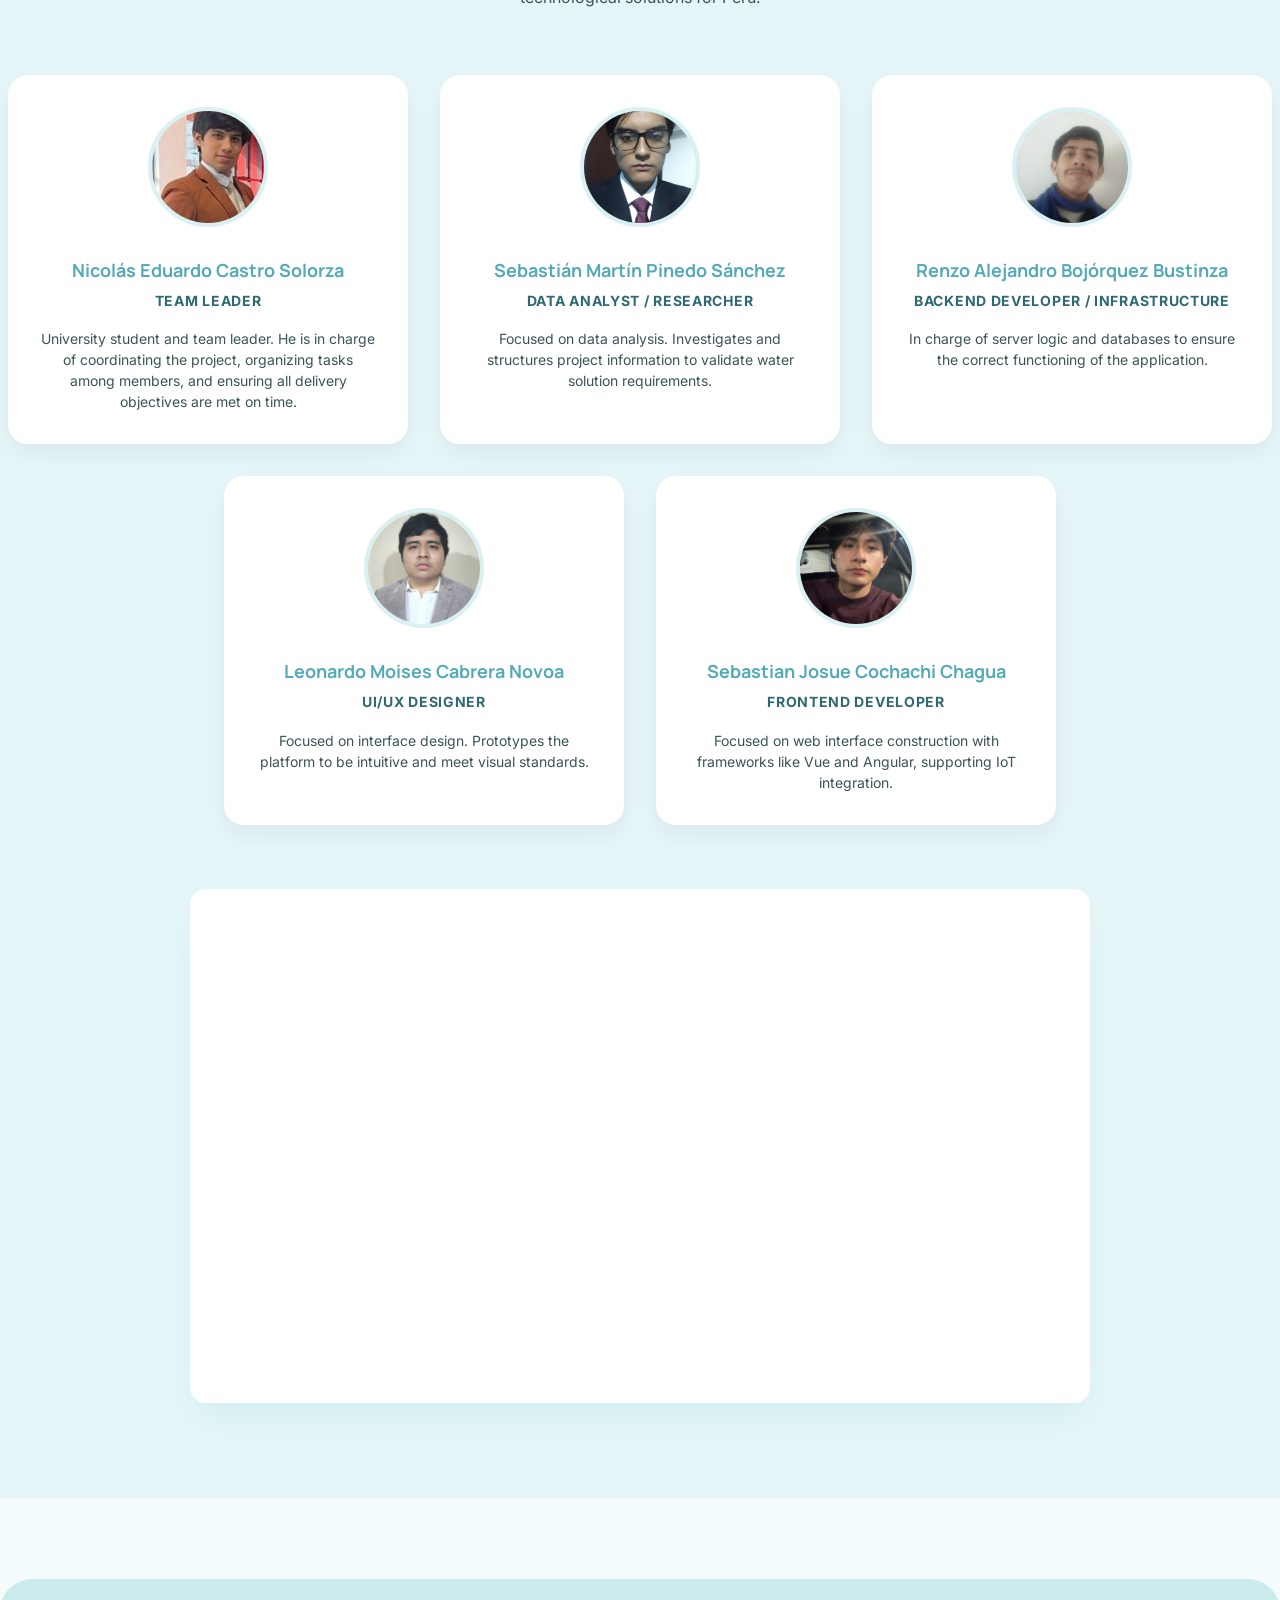
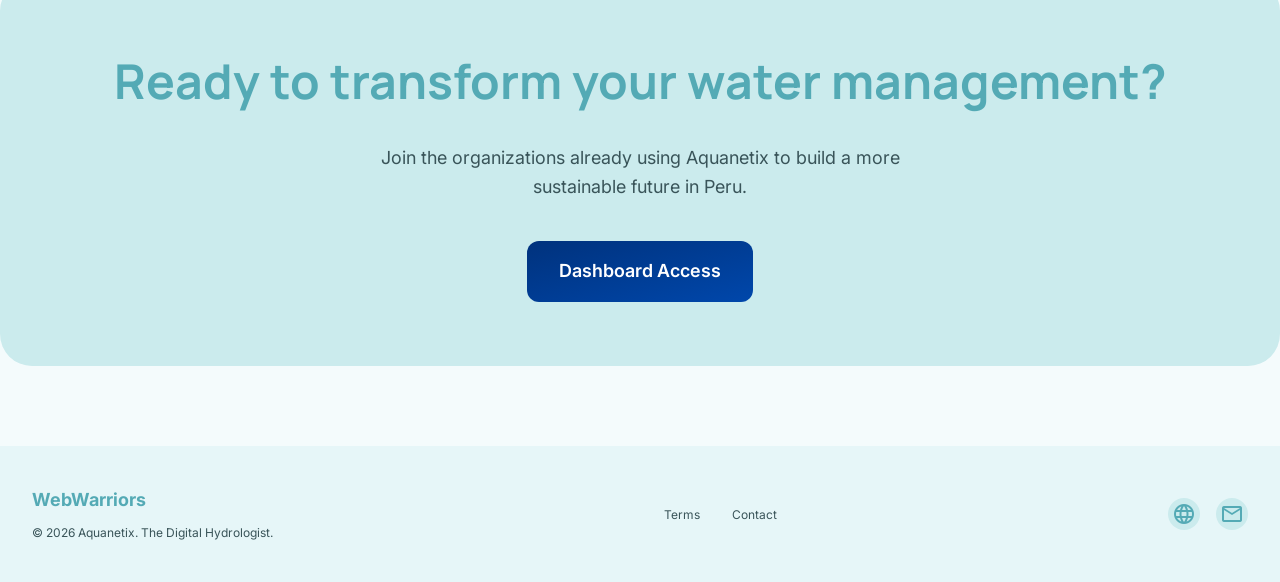
==== commit e0557a07: "Update index.html" ====
--- a/index.html
+++ b/index.html
@@ -150,7 +150,7 @@
         </div>
       </section>
 
-      <section id="segments" class="pro-segments-section container">
+    <section id="segments" class="pro-segments-section container">
         <div class="text-center segments-header">
           <span class="badge" data-i18n="seg-badge">Nuestras Soluciones</span>
           <h2 class="section-title font-headline" data-i18n="seg-title">Diseñado para los retos del Perú</h2>
@@ -161,7 +161,7 @@
           
           <div class="pro-segment-card">
             <div class="pro-segment-image">
-              <img src="https://images.pexels.com/photos/259269/pexels-photo-259269.jpeg?auto=compress&cs=tinysrgb&w=800" alt="Planta de Tratamiento de Aguas Residuales">
+              <img src="assets/images/Segmento1_imagen.jpeg" alt="Planta de Tratamiento de Aguas Residuales">
             </div>
             <div class="pro-segment-body">
               <span class="pro-badge" data-i18n="seg1-badge">Sector Ambiental</span>
@@ -188,7 +188,7 @@
           
           <div class="pro-segment-card reverse">
             <div class="pro-segment-image">
-              <img src="https://images.pexels.com/photos/3265460/pexels-photo-3265460.jpeg?auto=compress&cs=tinysrgb&w=800" alt="Infraestructura de Saneamiento y Tuberías">
+              <img src="assets/images/Segmento2_imagen.jpg" alt="Infraestructura de Saneamiento y Tuberías">
             </div>
             <div class="pro-segment-body">
               <span class="pro-badge" data-i18n="seg2-badge">Sector Saneamiento</span>
--- a/assets/aquanetix.css
+++ b/assets/aquanetix.css
@@ -952,3 +952,27 @@
   border: none;
   border-radius: 0.75rem;
 }
+/* =========================================
+   PLANTILLA DE VIDEO EN "AQUANETIX CENTRALIZE"
+   ========================================= */
+.product-video-wrapper {
+  margin-top: 2.5rem;
+  position: relative;
+  width: 100%;
+  padding-bottom: 56.25%; /* Proporción perfecta para videos de YouTube (16:9) */
+  border-radius: 0.75rem;
+  overflow: hidden;
+  background-color: rgba(255, 255, 255, 0.1);
+  box-shadow: 0 10px 20px rgba(0, 0, 0, 0.15);
+}
+
+.product-video-wrapper iframe {
+  position: absolute;
+  top: 0; 
+  left: 0;
+  width: 100%; 
+  height: 100%;
+  border: none;
+  border-radius: 0.75rem;
+}
+
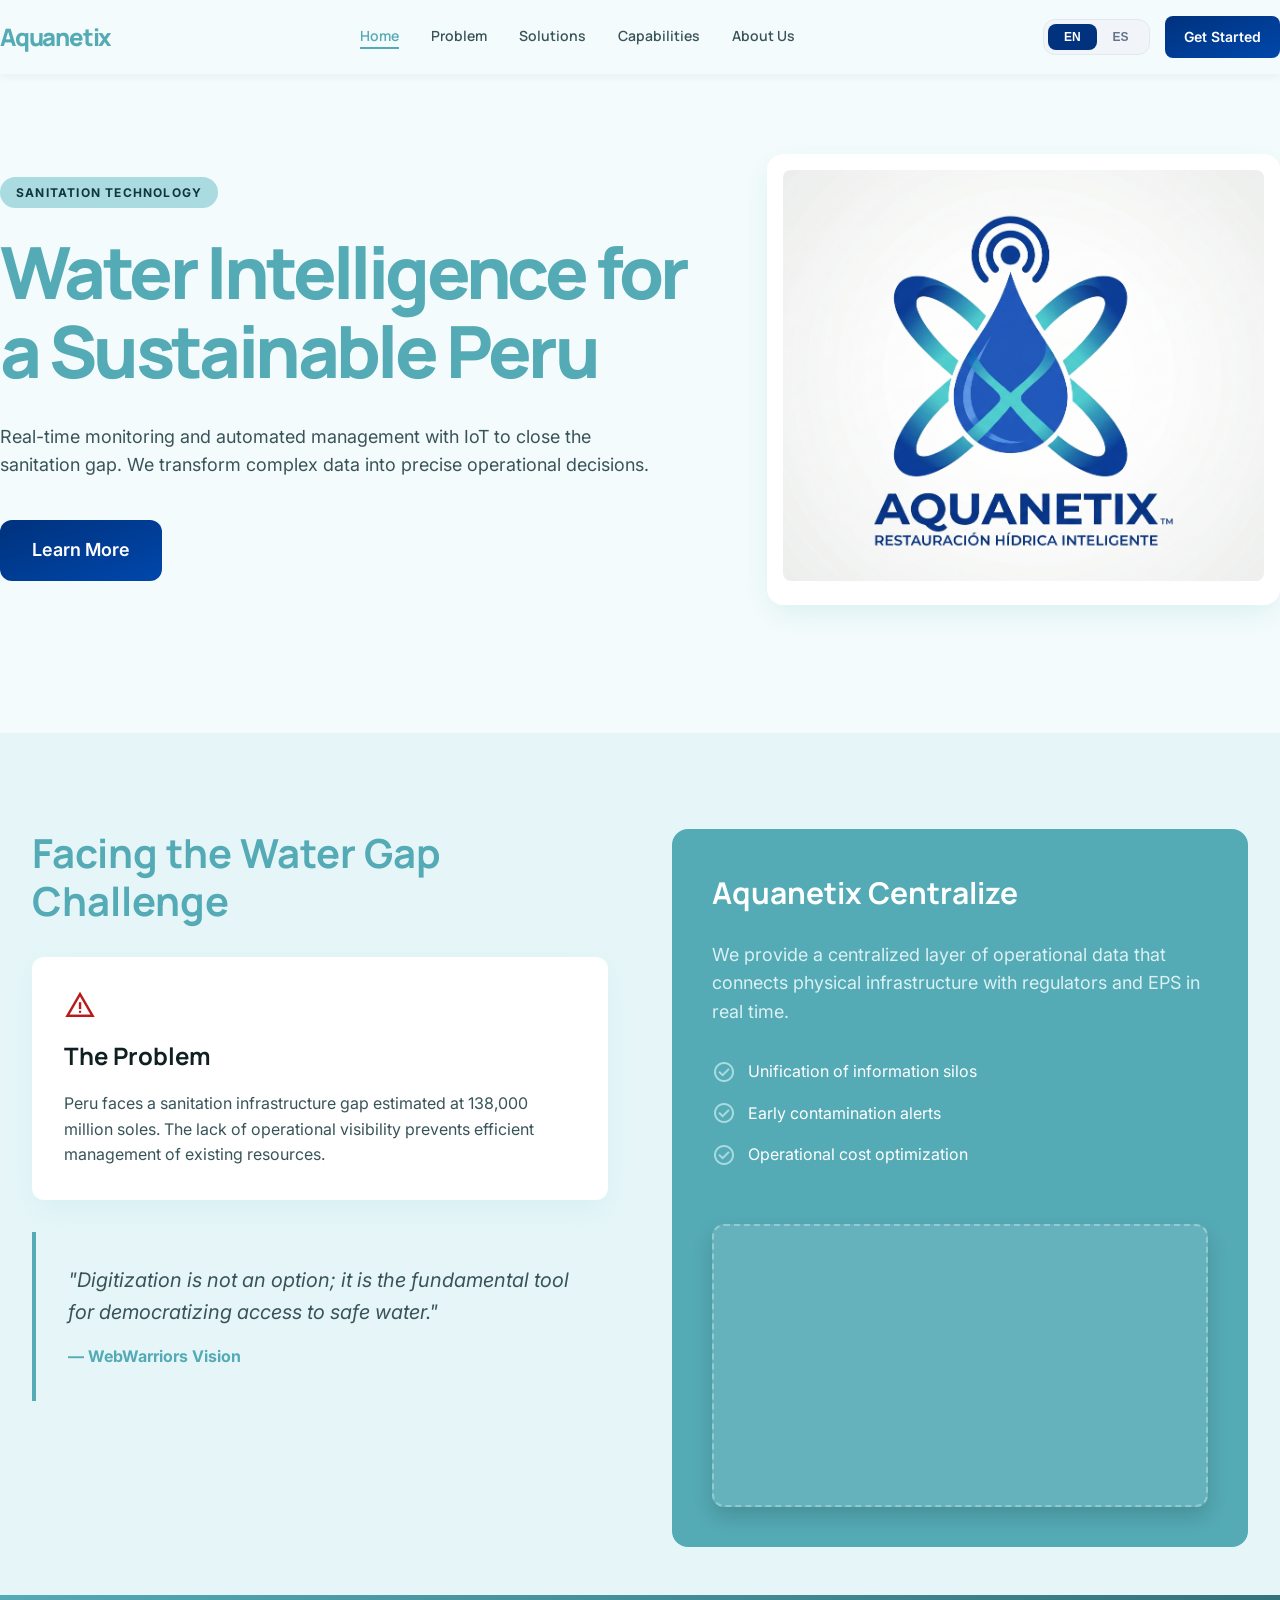
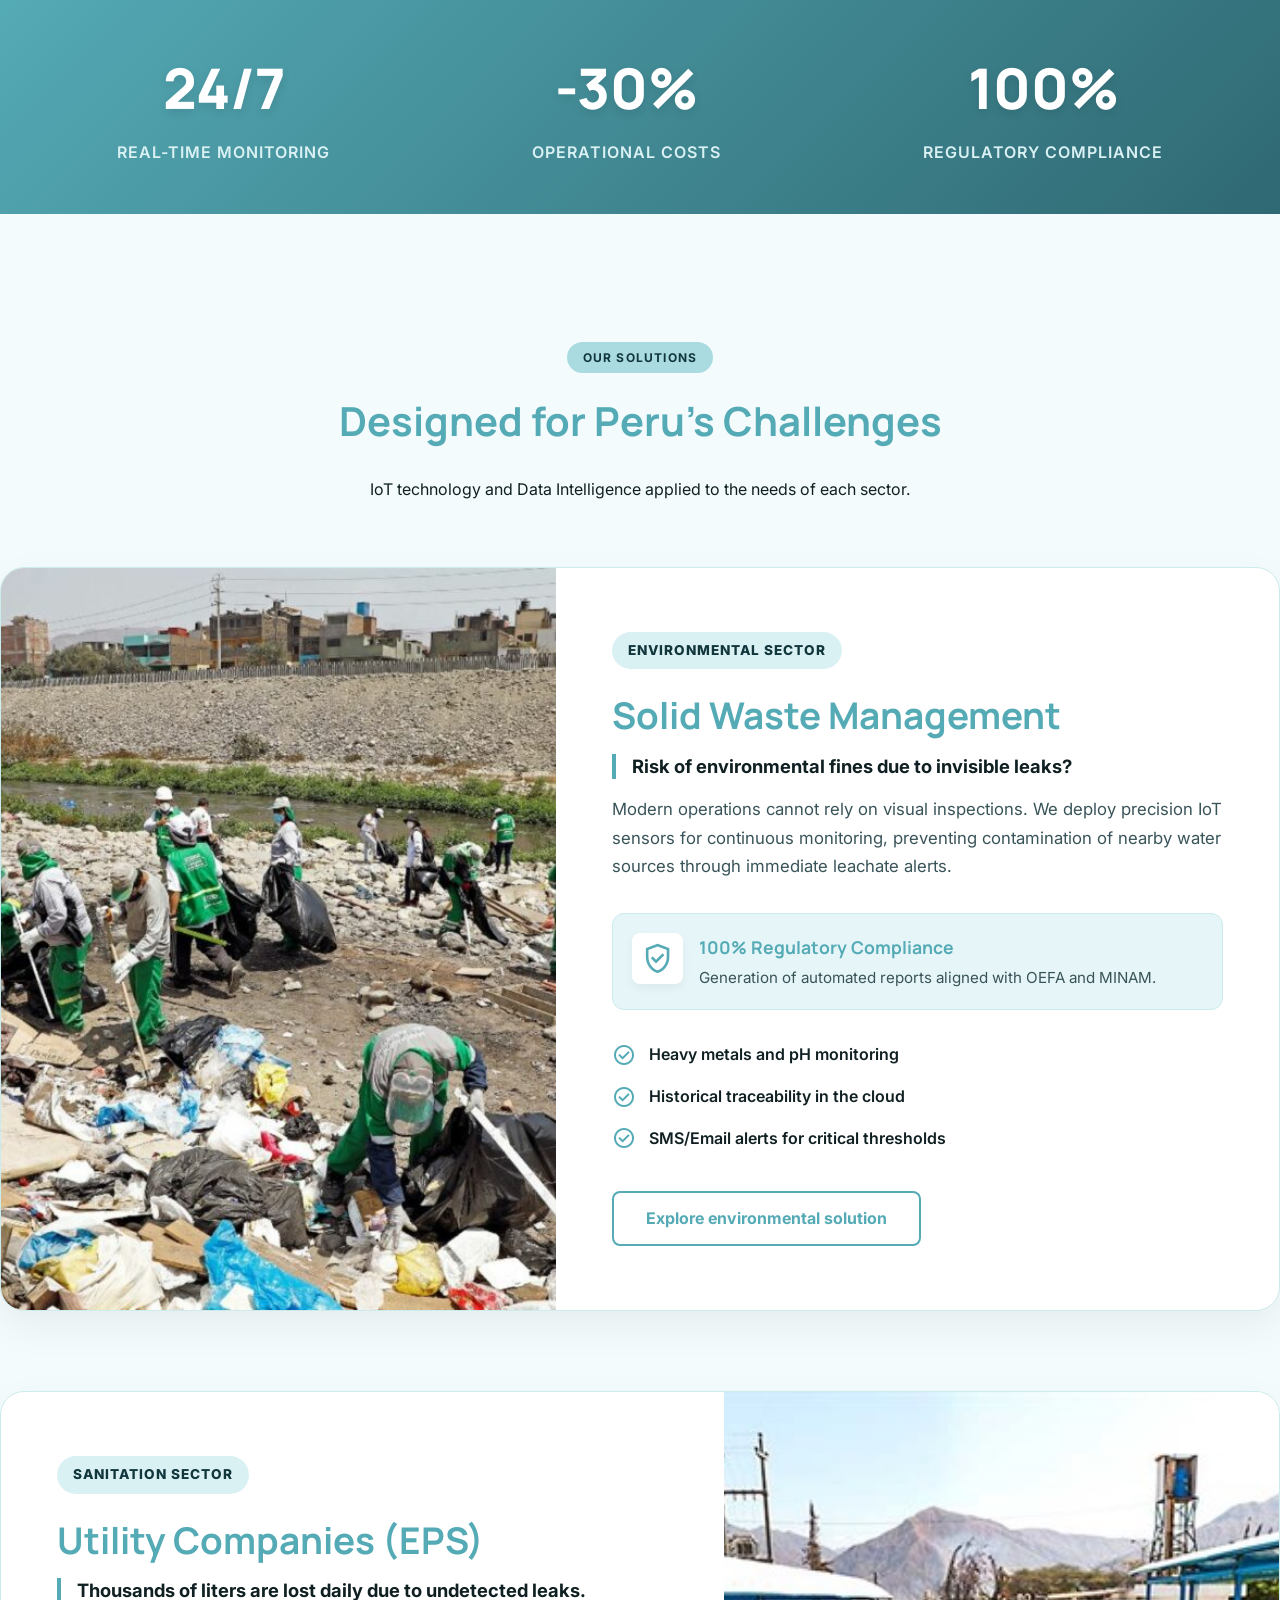
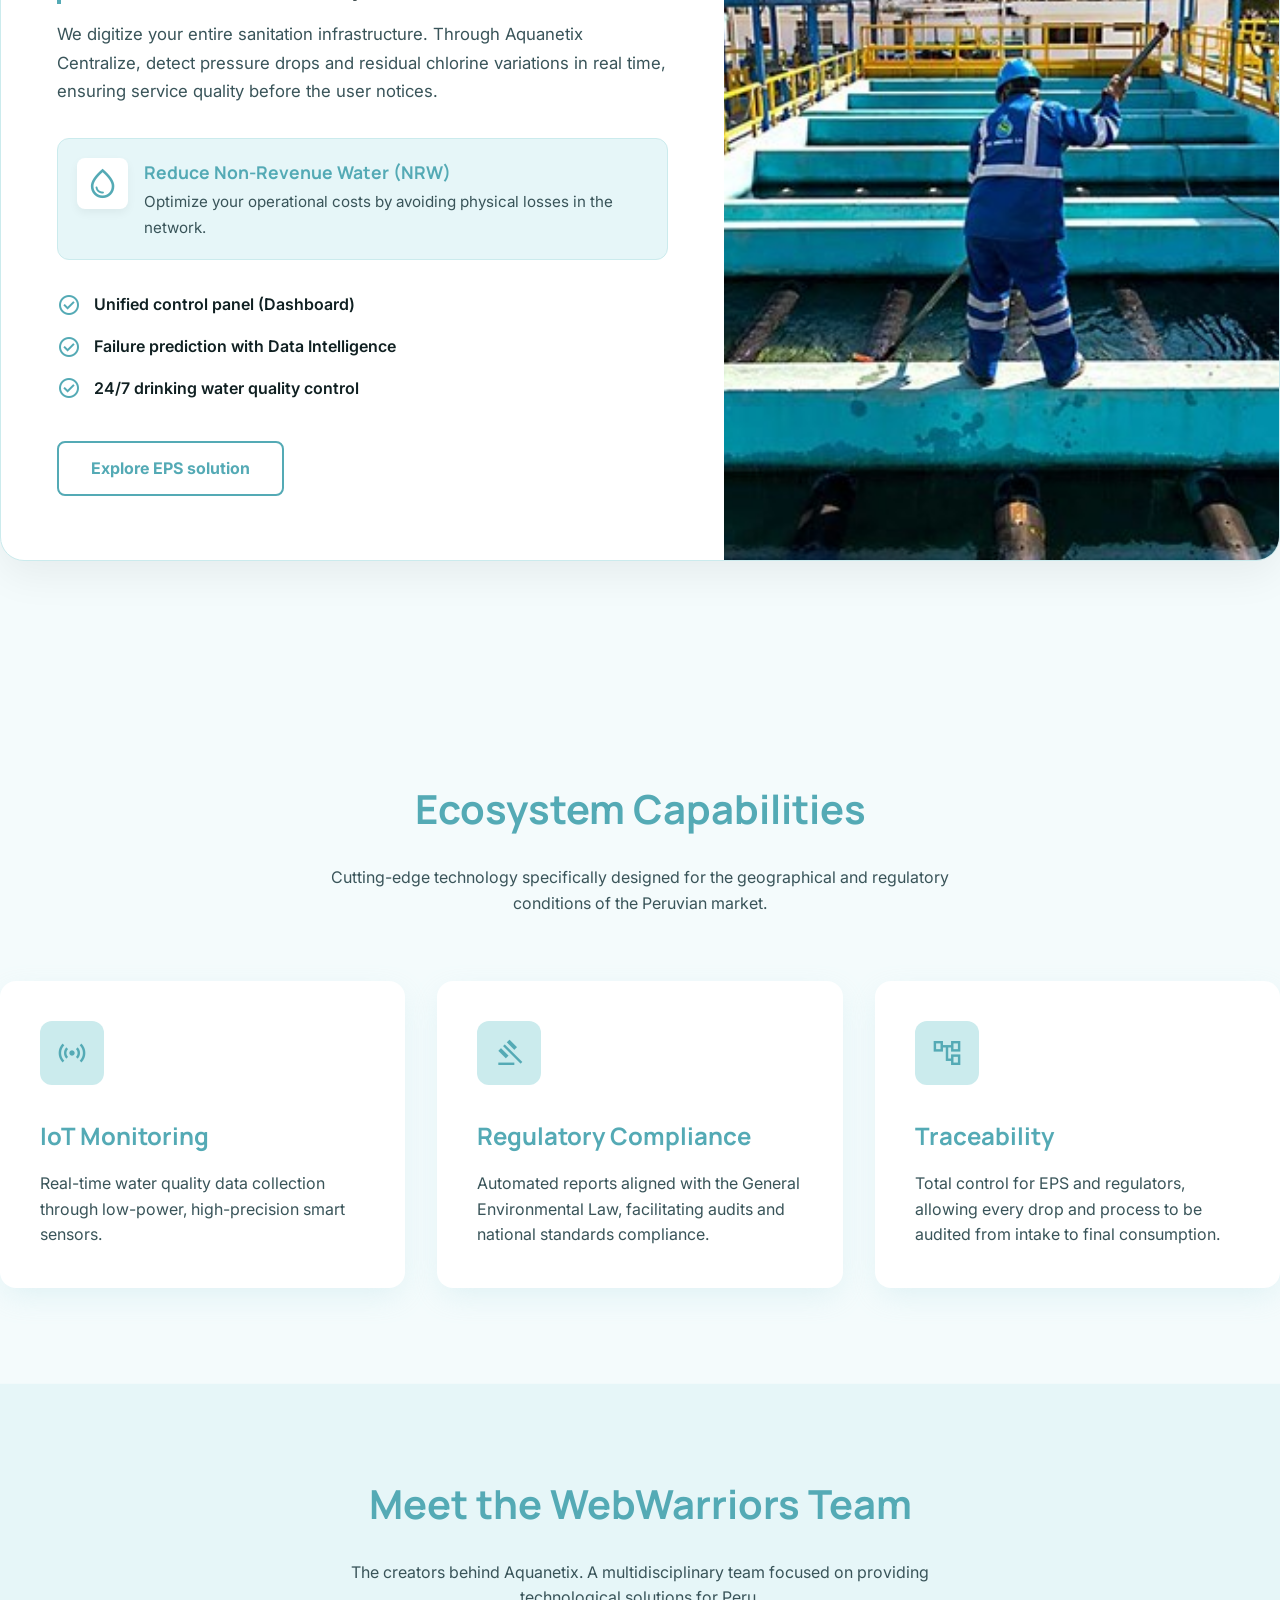
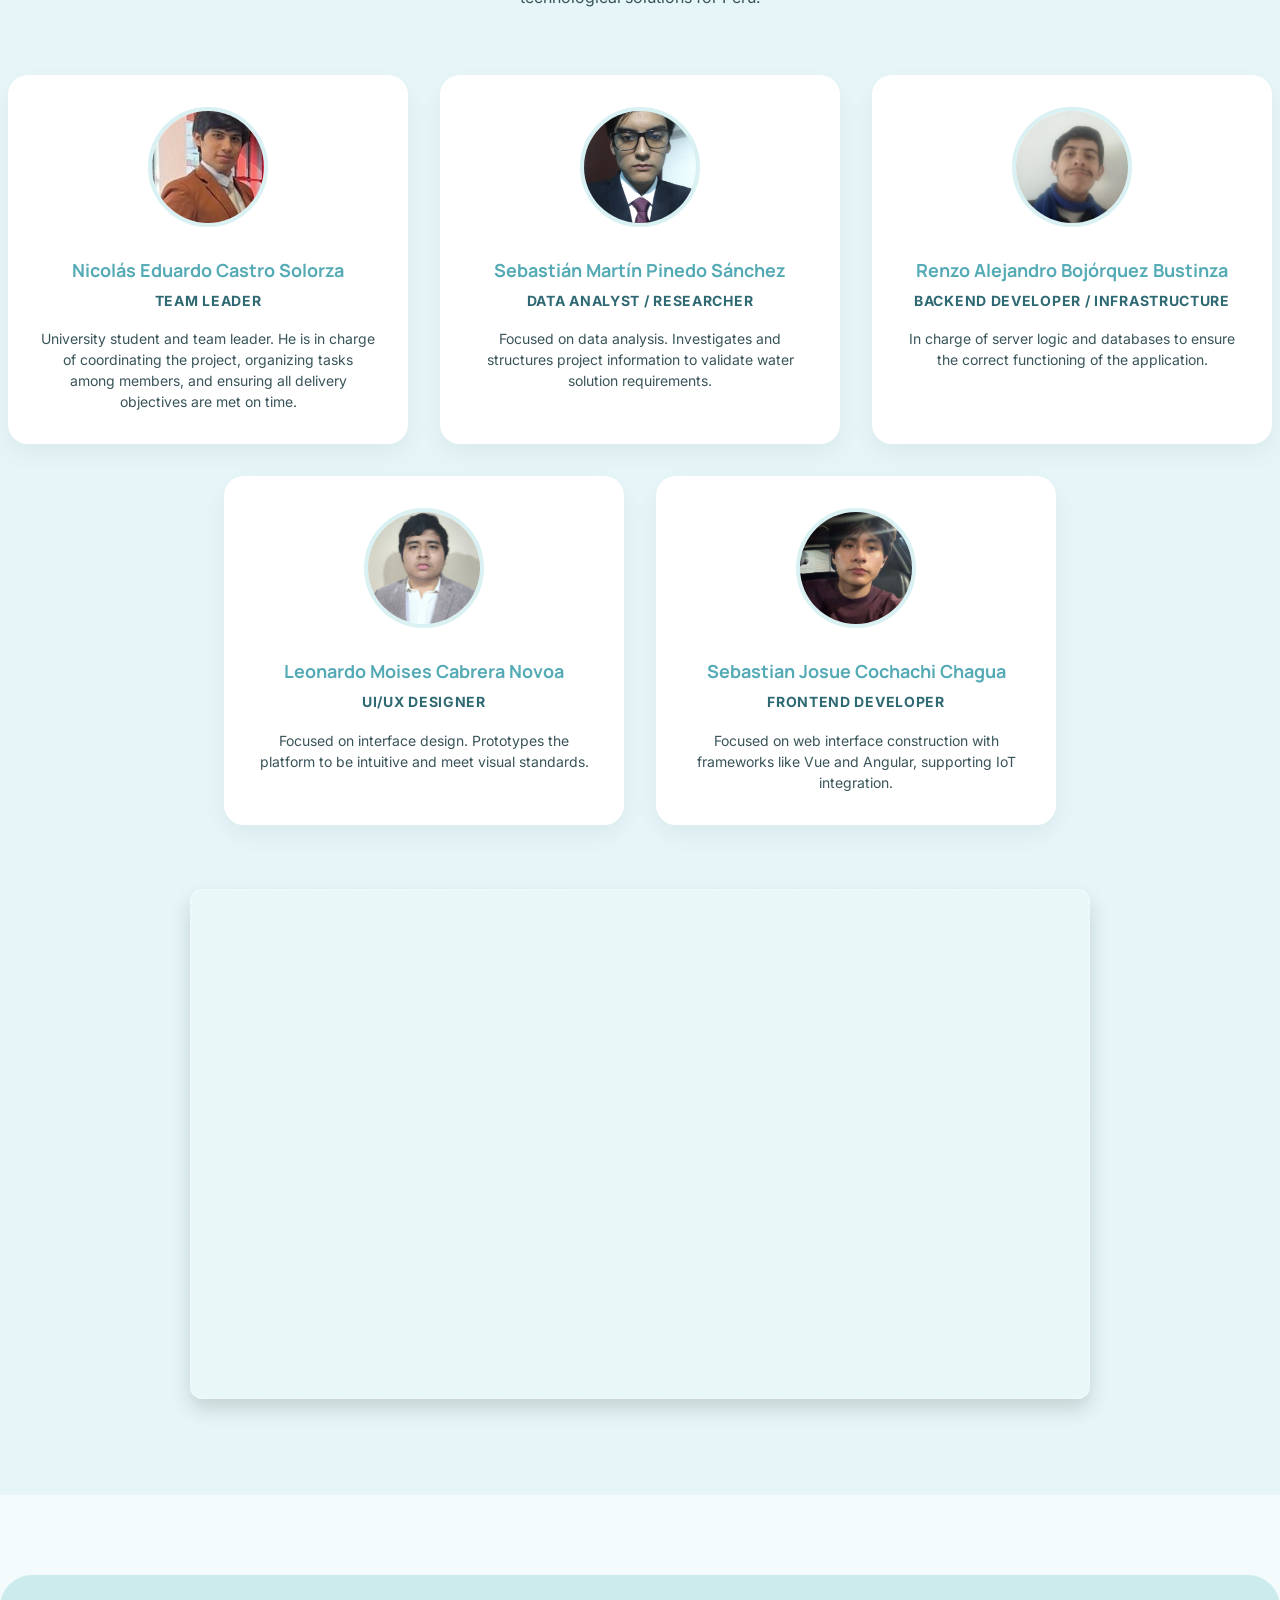
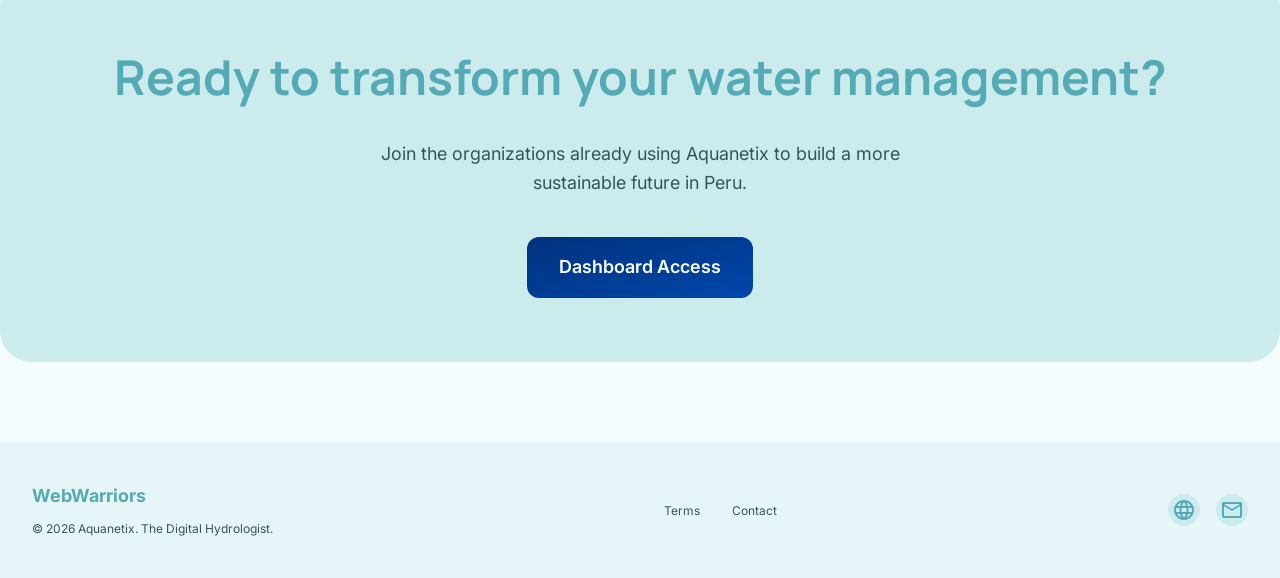
==== commit a7fd00dc: "Update index.html" ====
--- a/index.html
+++ b/index.html
@@ -119,13 +119,14 @@
                 <span data-i18n="sol-feat-3">Optimización de costos operativos</span>
               </li>
             </ul>
-            <!-- PLANTILLA DE VIDEO LISTA (Solo cambia lo que está dentro de src="") -->
+           <!-- PLANTILLA DE VIDEO (Con tu link real) -->
             <div class="product-video-wrapper">
               <iframe 
-                src="https://www.youtube.com/embed/AQUI_VA_EL_ID_DE_TU_VIDEO" 
-                title="Aquanetix Product Video" 
+                src="https://www.youtube.com/embed/MZh4NIKCM9I?si=_HD0UaLk1dkv5V13" 
+                title="YouTube video player" 
                 frameborder="0" 
-                allow="accelerometer; autoplay; clipboard-write; encrypted-media; gyroscope; picture-in-picture" 
+                allow="accelerometer; autoplay; clipboard-write; encrypted-media; gyroscope; picture-in-picture; web-share" 
+                referrerpolicy="strict-origin-when-cross-origin" 
                 allowfullscreen>
               </iframe>
             </div>
@@ -180,7 +181,7 @@
               <ul class="pro-features">
                 <li><span class="material-symbols-outlined">check_circle</span> <span data-i18n="seg1-li1">Monitoreo de metales pesados y pH</span></li>
                 <li><span class="material-symbols-outlined">check_circle</span> <span data-i18n="seg1-li2">Trazabilidad histórica en la nube</span></li>
-                <li><span class="material-symbols-outlined">check_circle</span> <span data-i18n="seg1-li3">Alertas SMS/Email ante umbrales críticos</span></li>
+                <li><span class="material-symbols-outlined">check_circle</span> <span data-i18n="seg1-li3">Alertas ante umbrales críticos</span></li>
               </ul>
               <a href="javascript:void(0)" onclick="document.getElementById('open-contact').click()" class="pro-btn" data-i18n="seg1-btn">Explorar solución ambiental</a>
             </div>
@@ -206,7 +207,7 @@
 
               <ul class="pro-features">
                 <li><span class="material-symbols-outlined">check_circle</span> <span data-i18n="seg2-li1">Tablero de control unificado (Dashboard)</span></li>
-                <li><span class="material-symbols-outlined">check_circle</span> <span data-i18n="seg2-li2">Predicción de fallos con Inteligencia de Datos</span></li>
+                <li><span class="material-symbols-outlined">check_circle</span> <span data-i18n="seg2-li2">Predicción de fallos con Datos</span></li>
                 <li><span class="material-symbols-outlined">check_circle</span> <span data-i18n="seg2-li3">Control de calidad de agua potable 24/7</span></li>
               </ul>
               <a href="javascript:void(0)" onclick="document.getElementById('open-contact').click()" class="pro-btn" data-i18n="seg2-btn">Explorar solución EPS</a>
@@ -368,17 +369,16 @@
         </div>
 
         <div class="video-container">
-          <div class="video-wrapper">
-            <iframe
-              src="https://www.youtube.com/embed/ID_DEL_VIDEO"
-              title="About Deadlock Survivors Team"
-              frameborder="0"
-              allow="accelerometer; autoplay; clipboard-write; encrypted-media; gyroscope; picture-in-picture; web-share"
-              referrerpolicy="strict-origin-when-cross-origin"
-              allowfullscreen
-            >
-            </iframe>
-          </div>
+       <div class="product-video-wrapper">
+              <iframe 
+                src="https://www.youtube.com/embed/el6VnUkMjpM?si=KJKkHwrSZlHoXeyF" 
+                title="YouTube video player" 
+                frameborder="0" 
+                allow="accelerometer; autoplay; clipboard-write; encrypted-media; gyroscope; picture-in-picture; web-share" 
+                referrerpolicy="strict-origin-when-cross-origin" 
+                allowfullscreen>
+              </iframe>
+            </div>
         </div>
       </section>
 
--- a/assets/aquanetix.css
+++ b/assets/aquanetix.css
@@ -976,3 +976,8 @@
   border-radius: 0.75rem;
 }
 
+.product-video-wrapper iframe {
+  position: absolute;
+  top: 0; left: 0;
+  width: 100%; height: 100%;
+}
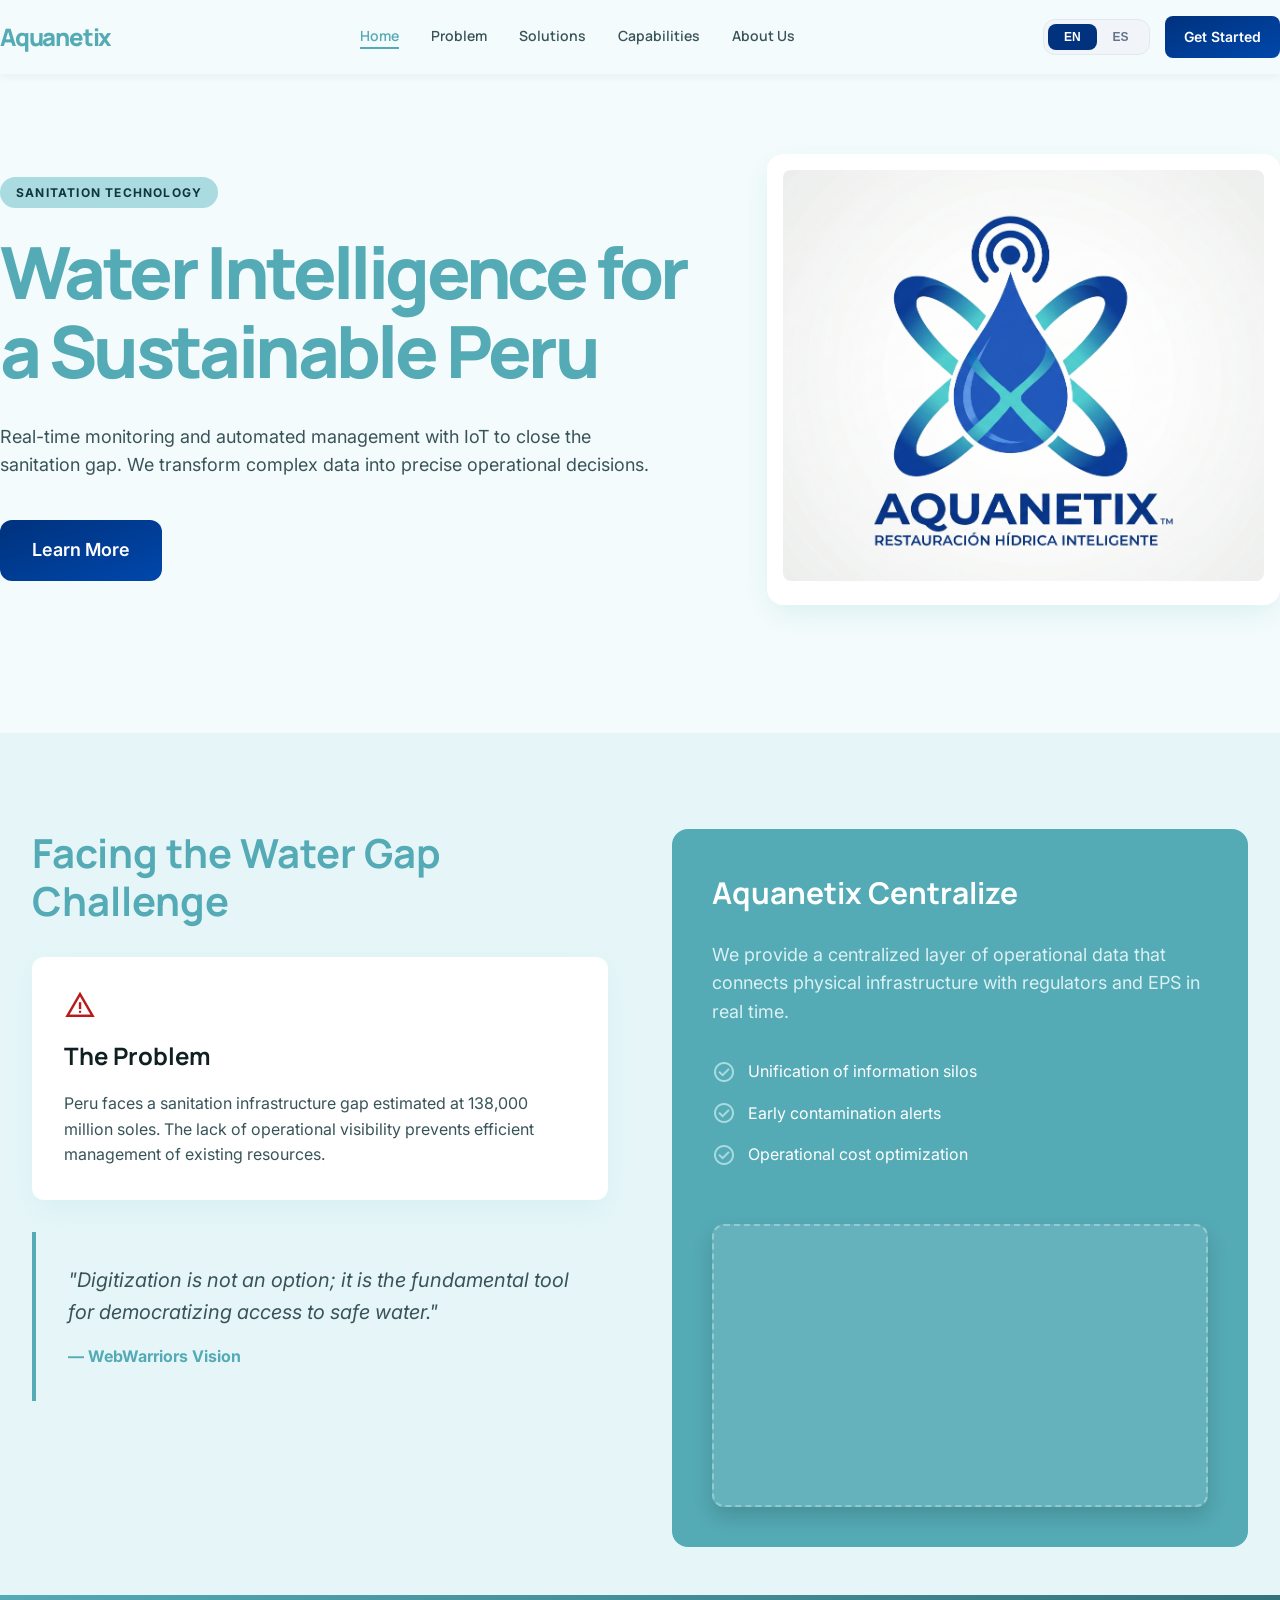
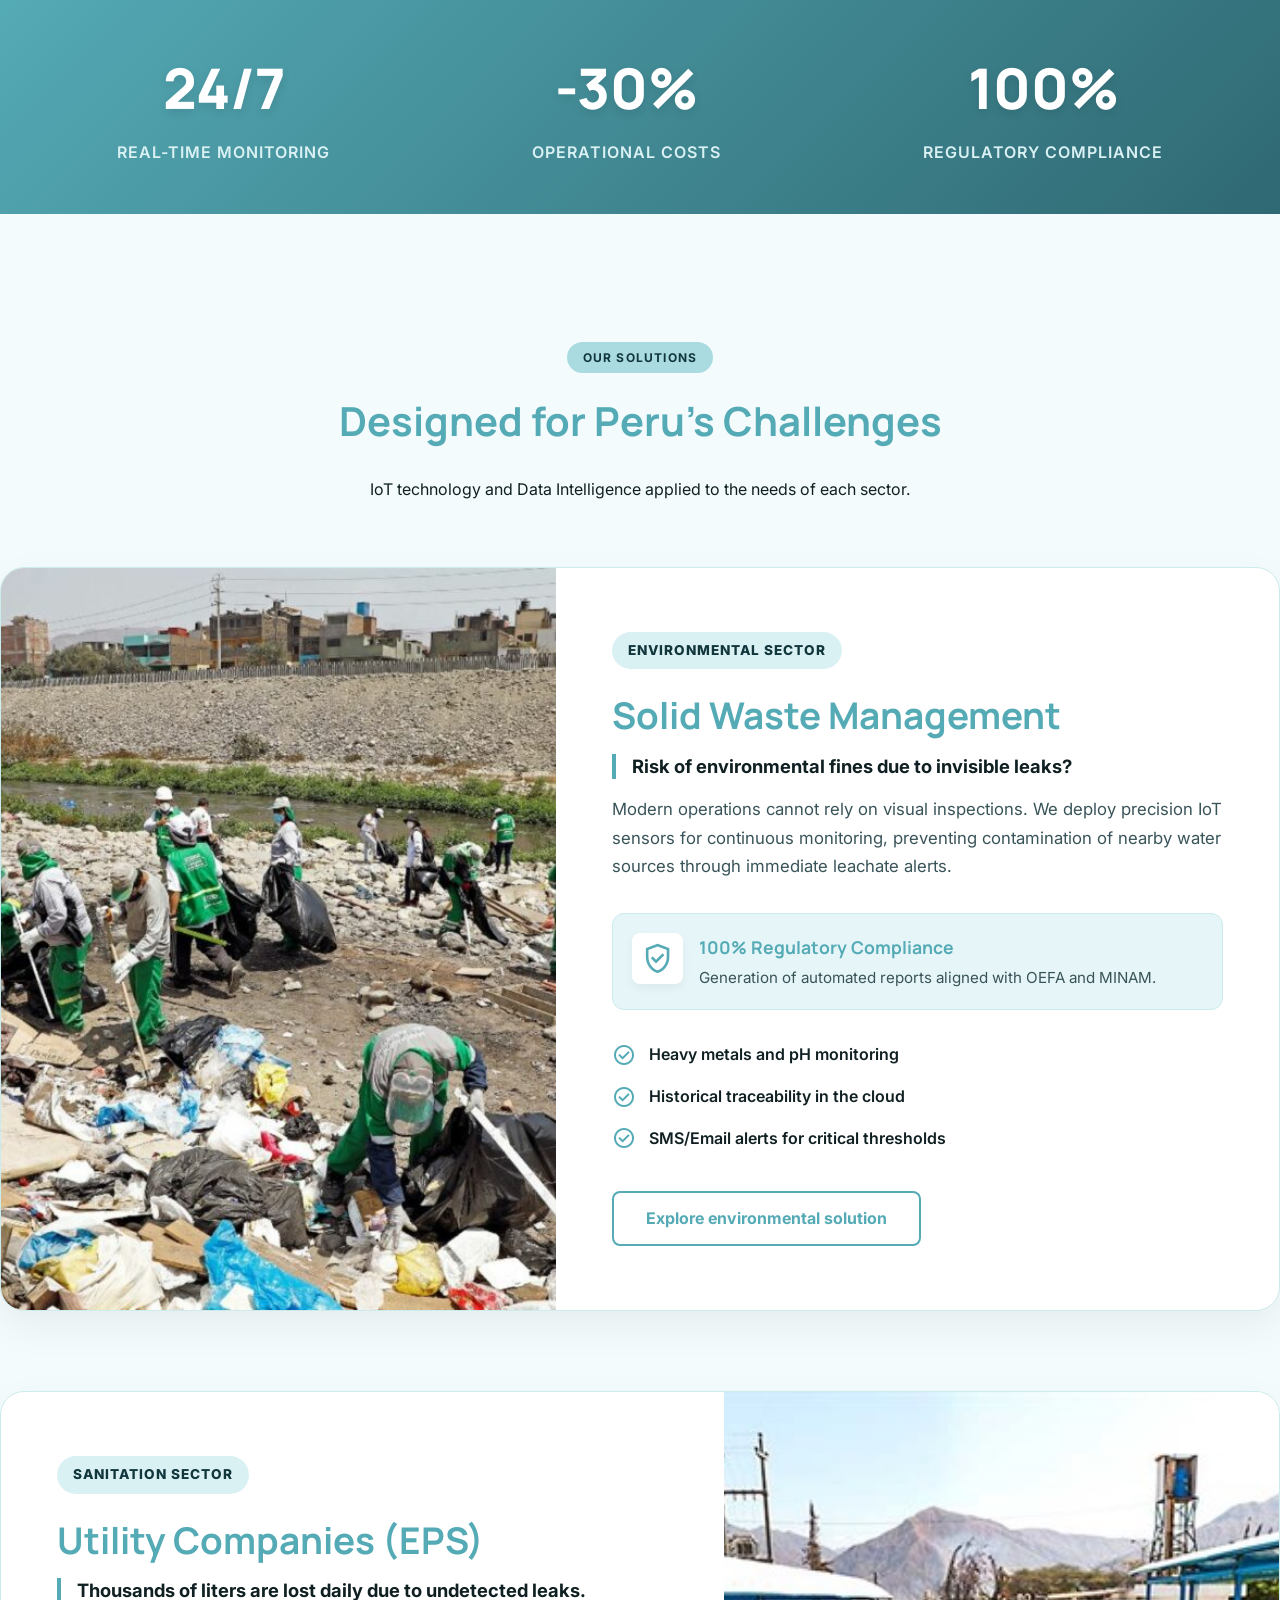
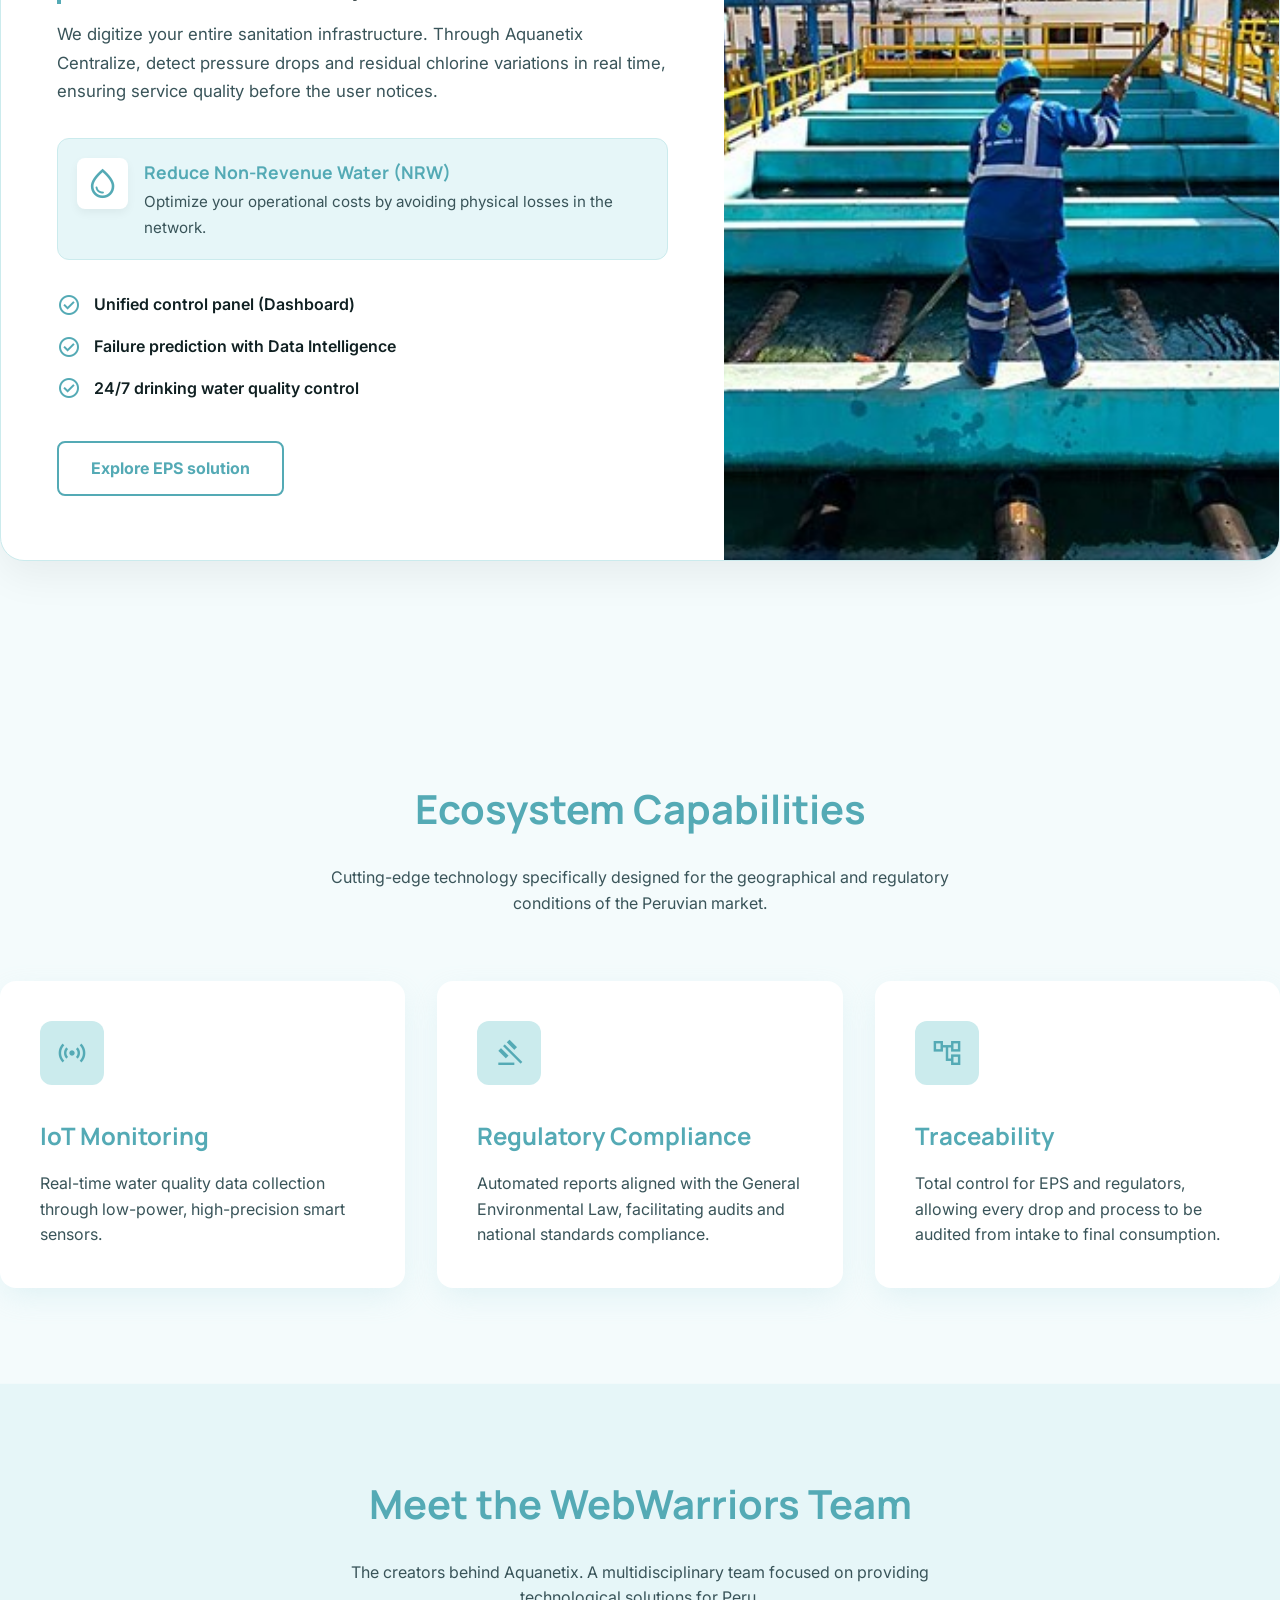
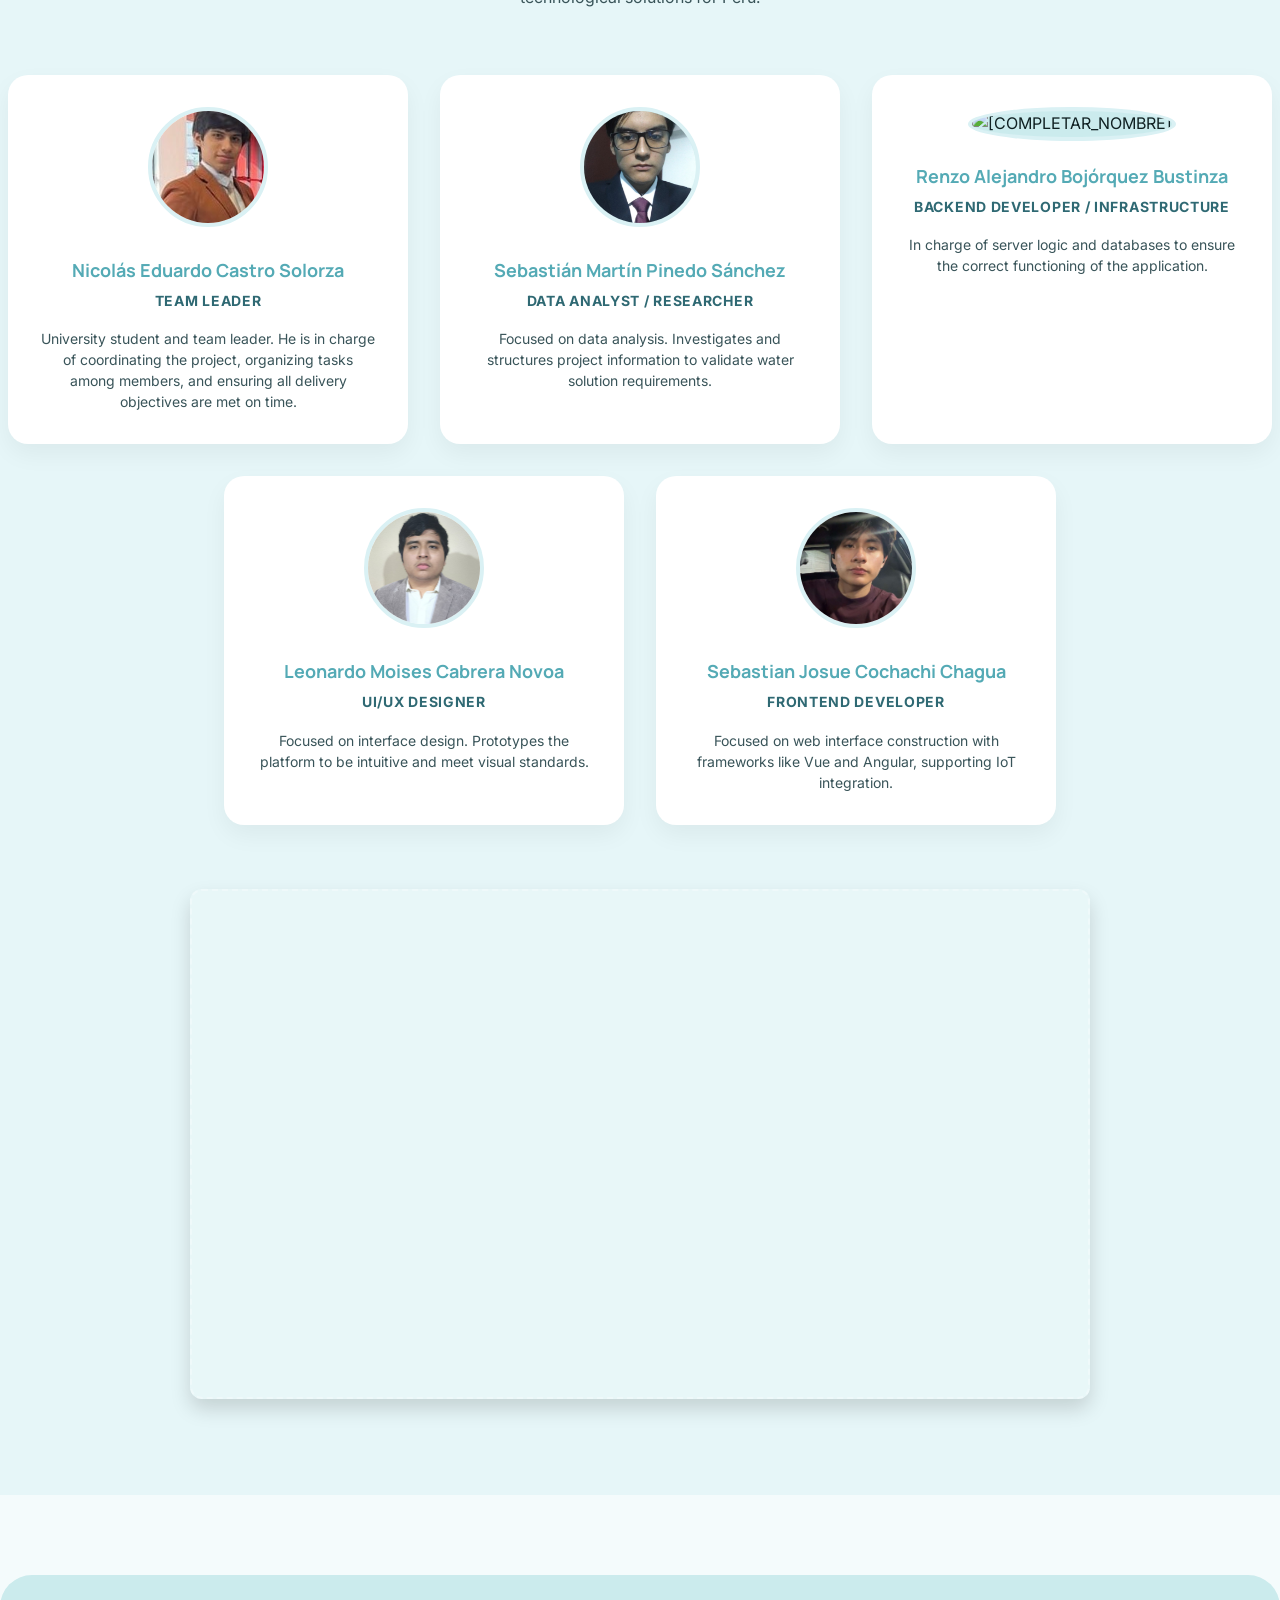
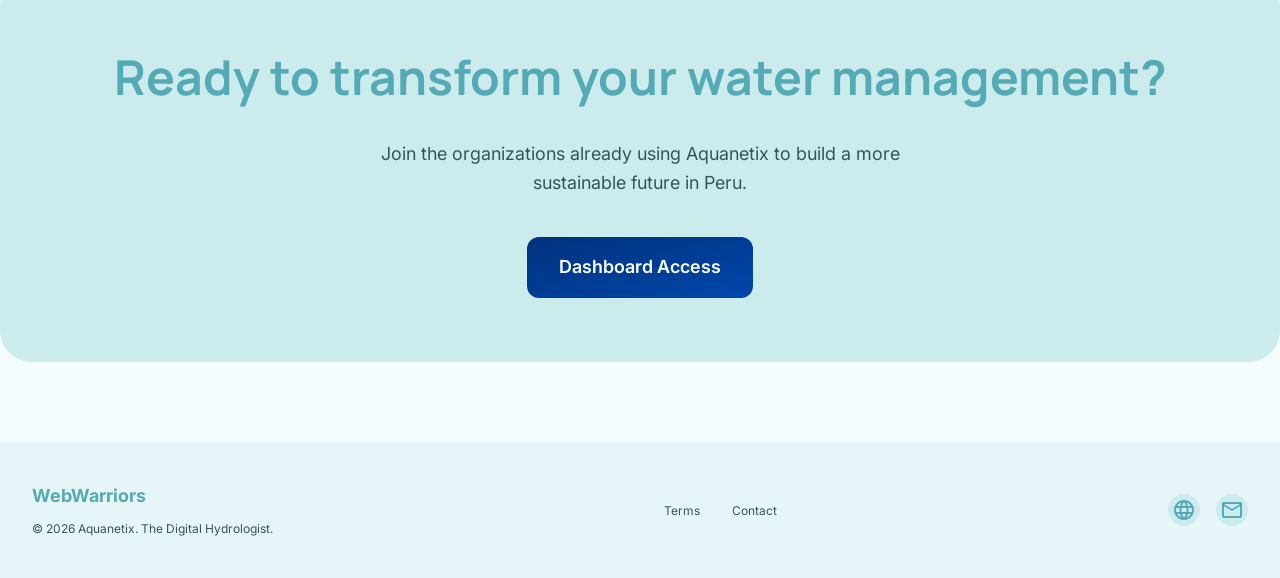
==== commit 37f5b92b: "Update index.html" ====
--- a/index.html
+++ b/index.html
@@ -119,7 +119,6 @@
                 <span data-i18n="sol-feat-3">Optimización de costos operativos</span>
               </li>
             </ul>
-           <!-- PLANTILLA DE VIDEO (Con tu link real) -->
             <div class="product-video-wrapper">
               <iframe 
                 src="https://www.youtube.com/embed/MZh4NIKCM9I?si=_HD0UaLk1dkv5V13" 
@@ -133,8 +132,8 @@
           </div>
         </div>
       </section>
-   <!-- SEGMENTOS PREMIUM V2 -->
-     <section class="metrics-banner">
+
+      <section class="metrics-banner">
         <div class="container metrics-grid">
           <div class="metric-item">
             <h3 class="metric-number">24/7</h3>
@@ -151,7 +150,7 @@
         </div>
       </section>
 
-    <section id="segments" class="pro-segments-section container">
+      <section id="segments" class="pro-segments-section container">
         <div class="text-center segments-header">
           <span class="badge" data-i18n="seg-badge">Nuestras Soluciones</span>
           <h2 class="section-title font-headline" data-i18n="seg-title">Diseñado para los retos del Perú</h2>
@@ -317,19 +316,18 @@
 
           <div class="team-card">
             <img
-              src="assets/images/Foto_Renzo.png"
-              alt="Renzo Bojórquez"
+              src="assets/images/[COMPLETAR_NOMBRE_DE_IMAGEN].png"
+              alt="[COMPLETAR_NOMBRE]"
               class="team-photo"
             />
             <h3 class="font-headline" data-i18n="team-name-3">
-              Renzo Alejandro Bojórquez Bustinza
+              [COMPLETAR_NOMBRE_COMPLETO_NUEVO_INTEGRANTE]
             </h3>
             <p class="team-role" data-i18n="team-role-3">
-              Desarrollador Backend / Infraestructura
+              [COMPLETAR_ROL_DEL_INTEGRANTE]
             </p>
             <p class="team-desc" data-i18n="team-desc-3">
-              Encargado de la lógica del servidor y las bases de datos para
-              asegurar el funcionamiento correcto de la aplicación.
+              [COMPLETAR_DESCRIPCION_DE_LO_QUE_HACE]
             </p>
           </div>
 
@@ -369,16 +367,16 @@
         </div>
 
         <div class="video-container">
-       <div class="product-video-wrapper">
-              <iframe 
-                src="https://www.youtube.com/embed/el6VnUkMjpM?si=KJKkHwrSZlHoXeyF" 
-                title="YouTube video player" 
-                frameborder="0" 
-                allow="accelerometer; autoplay; clipboard-write; encrypted-media; gyroscope; picture-in-picture; web-share" 
-                referrerpolicy="strict-origin-when-cross-origin" 
-                allowfullscreen>
-              </iframe>
-            </div>
+          <div class="product-video-wrapper">
+            <iframe 
+              src="https://www.youtube.com/embed/el6VnUkMjpM?si=KJKkHwrSZlHoXeyF" 
+              title="YouTube video player" 
+              frameborder="0" 
+              allow="accelerometer; autoplay; clipboard-write; encrypted-media; gyroscope; picture-in-picture; web-share" 
+              referrerpolicy="strict-origin-when-cross-origin" 
+              allowfullscreen>
+            </iframe>
+          </div>
         </div>
       </section>
 
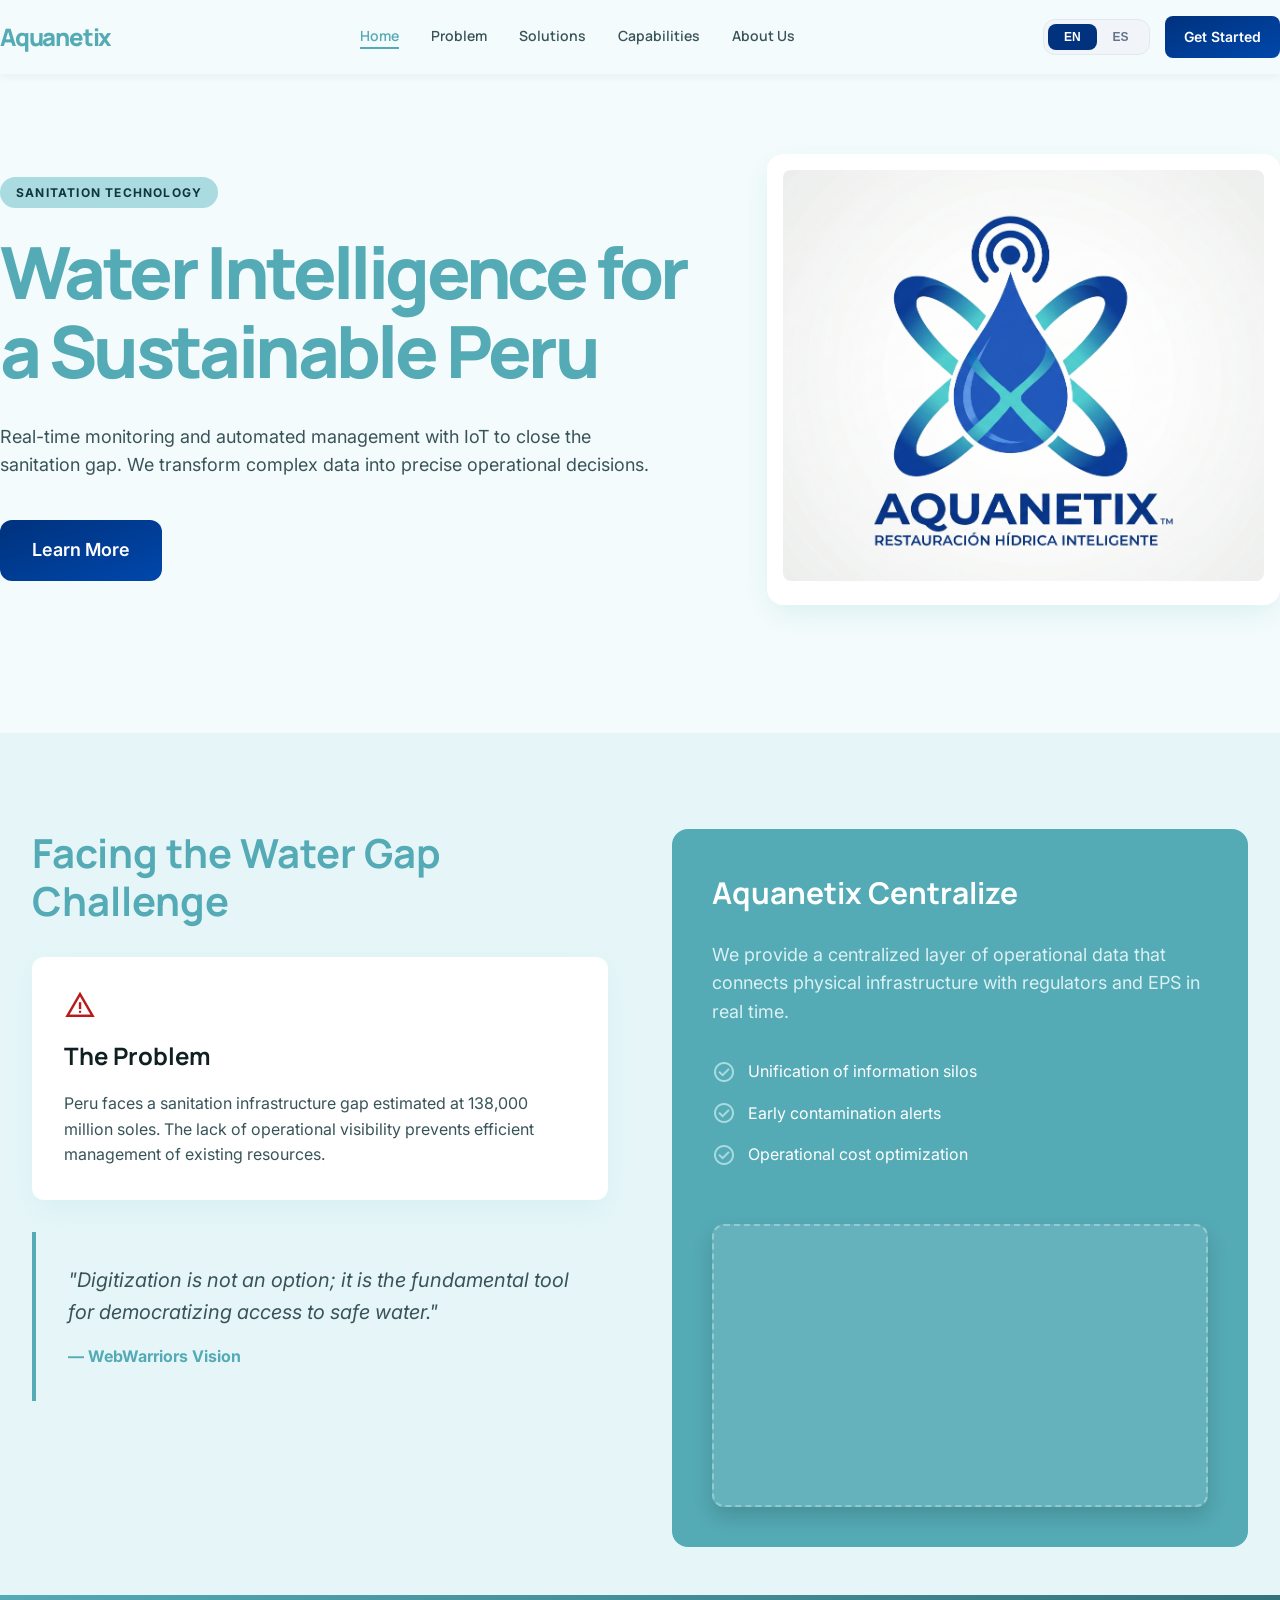
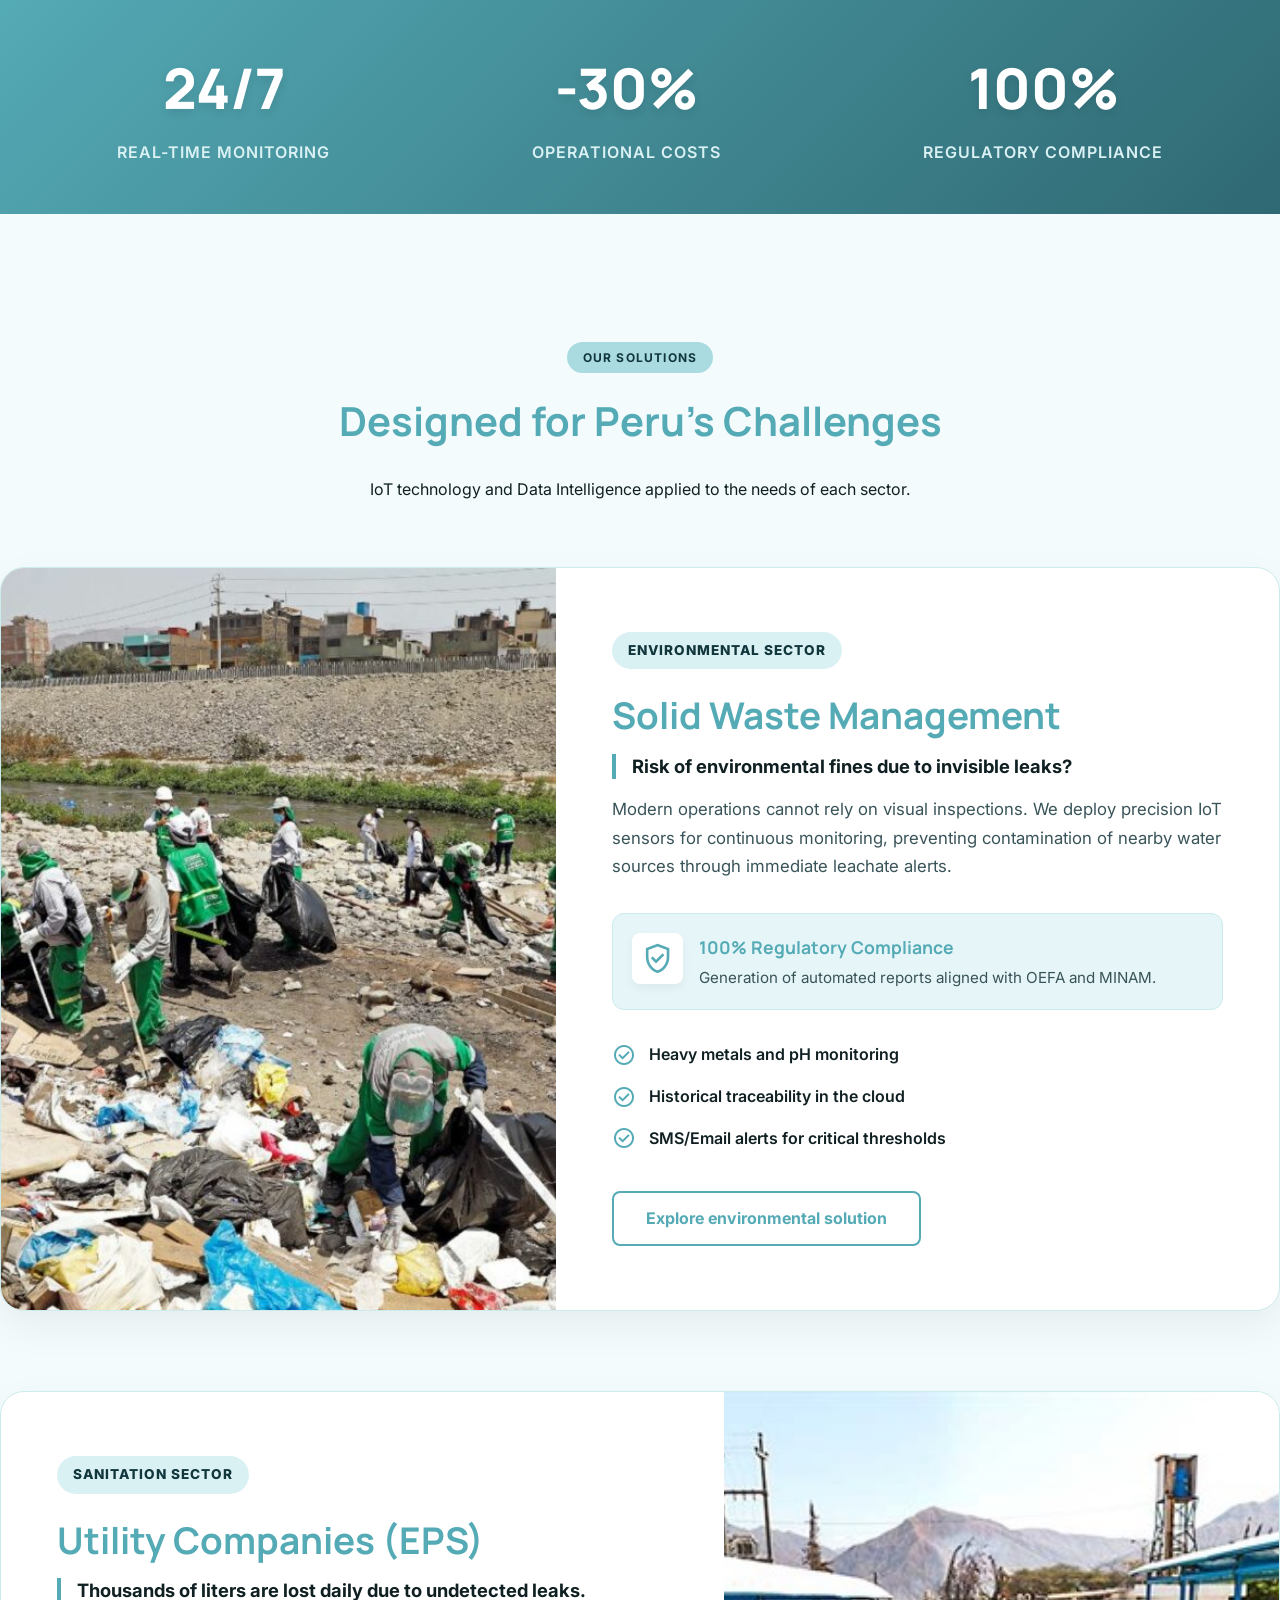
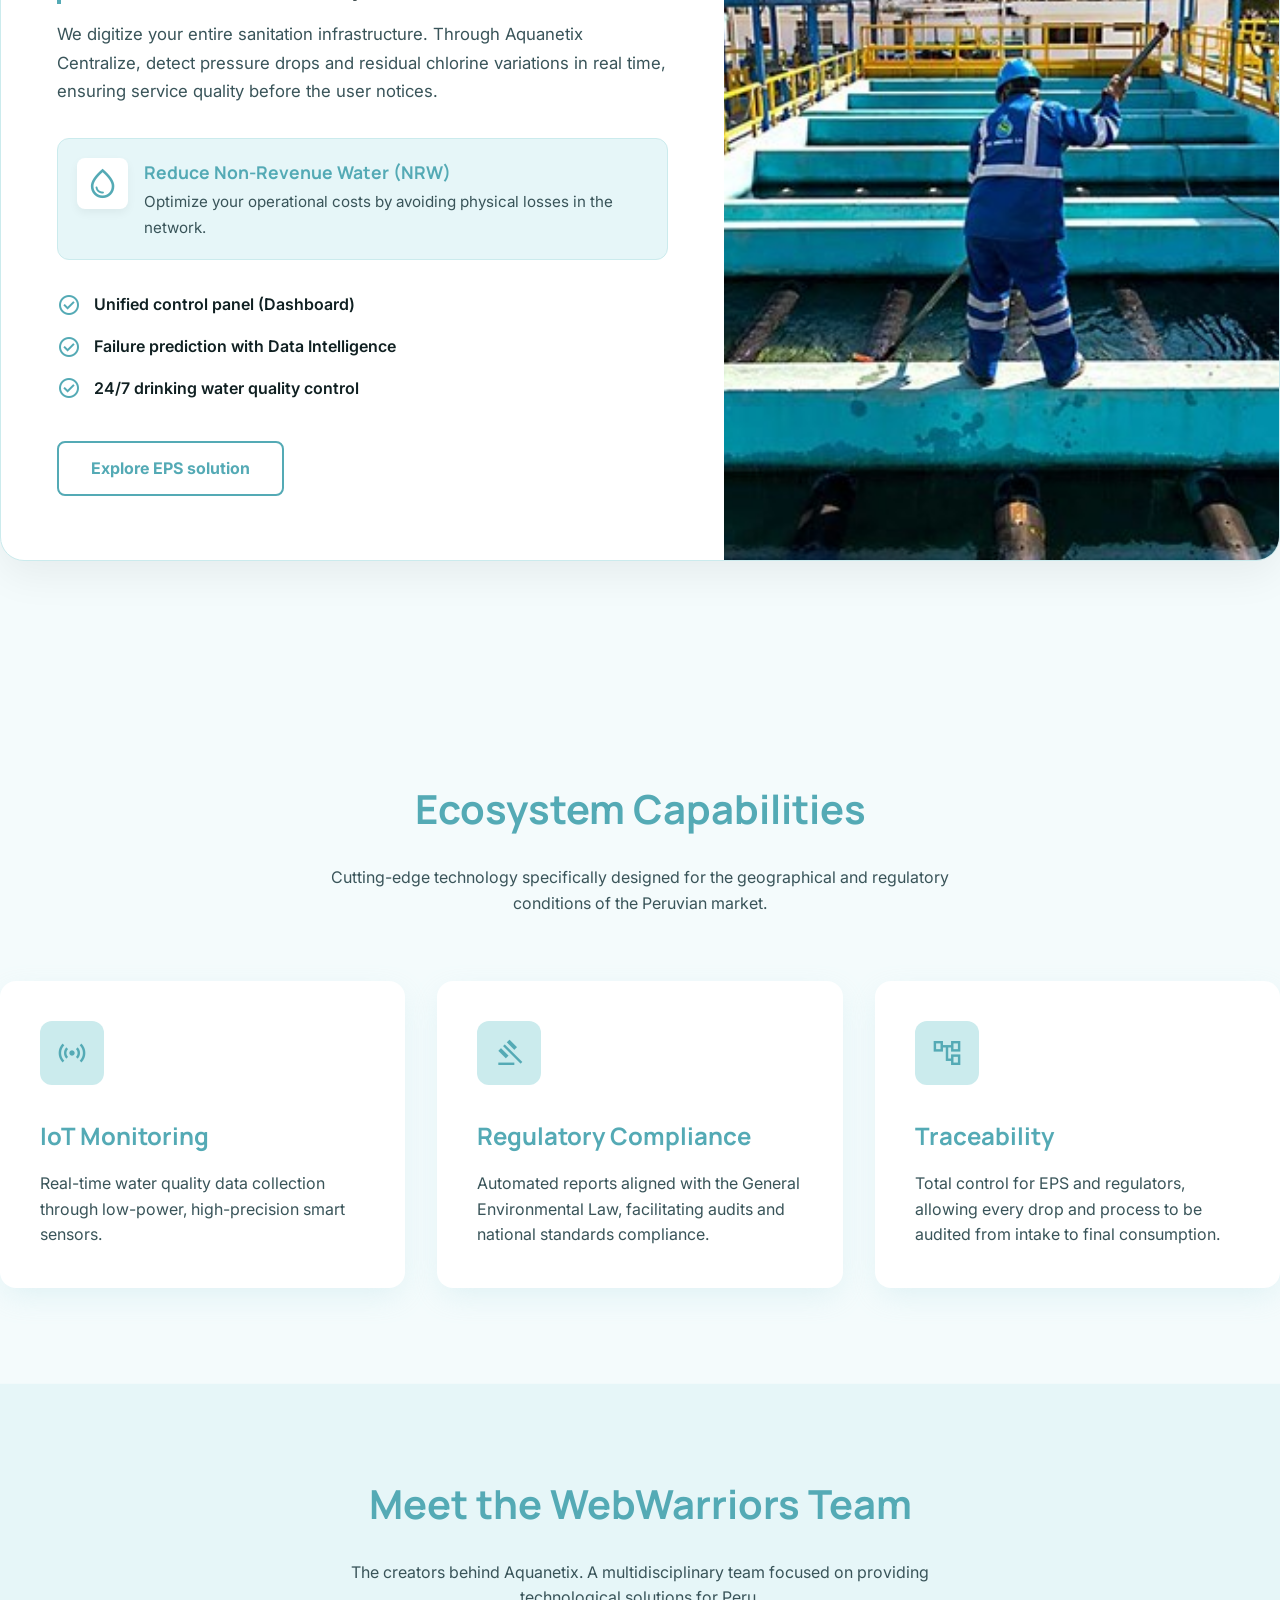
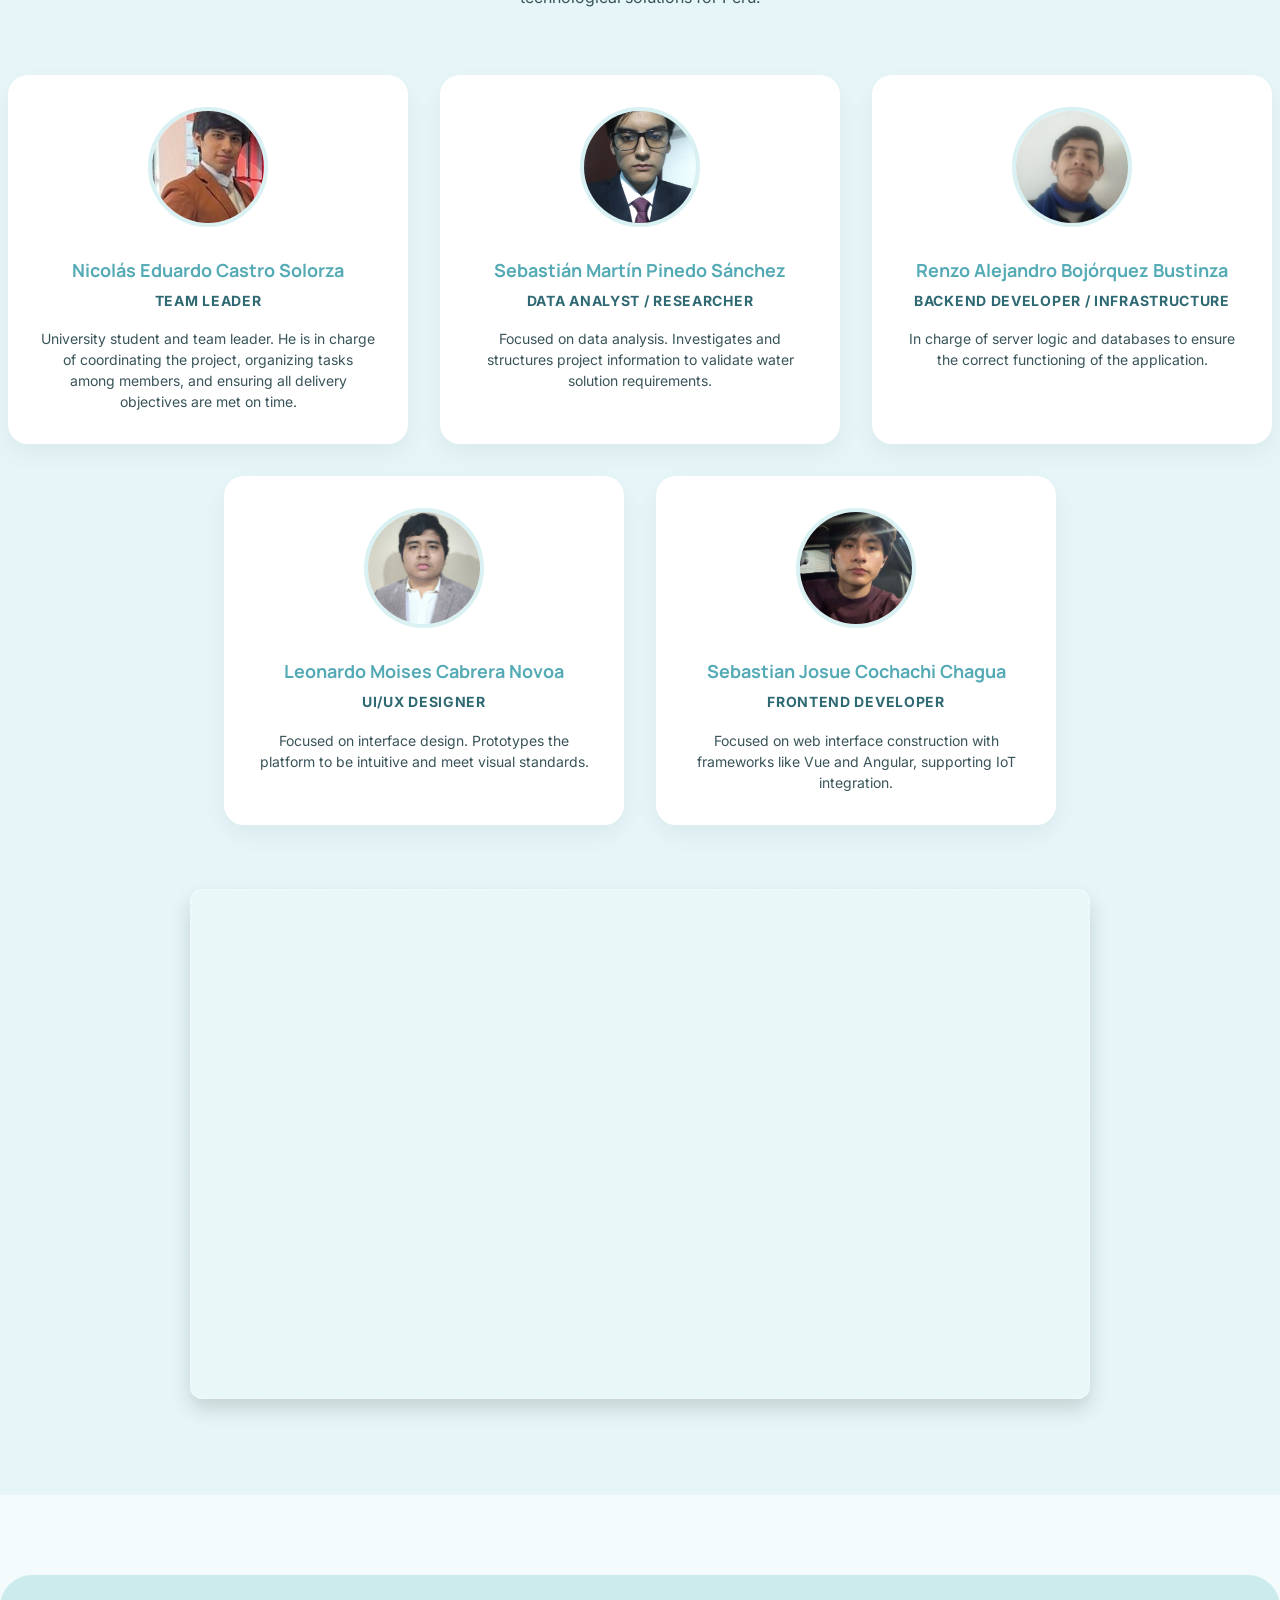
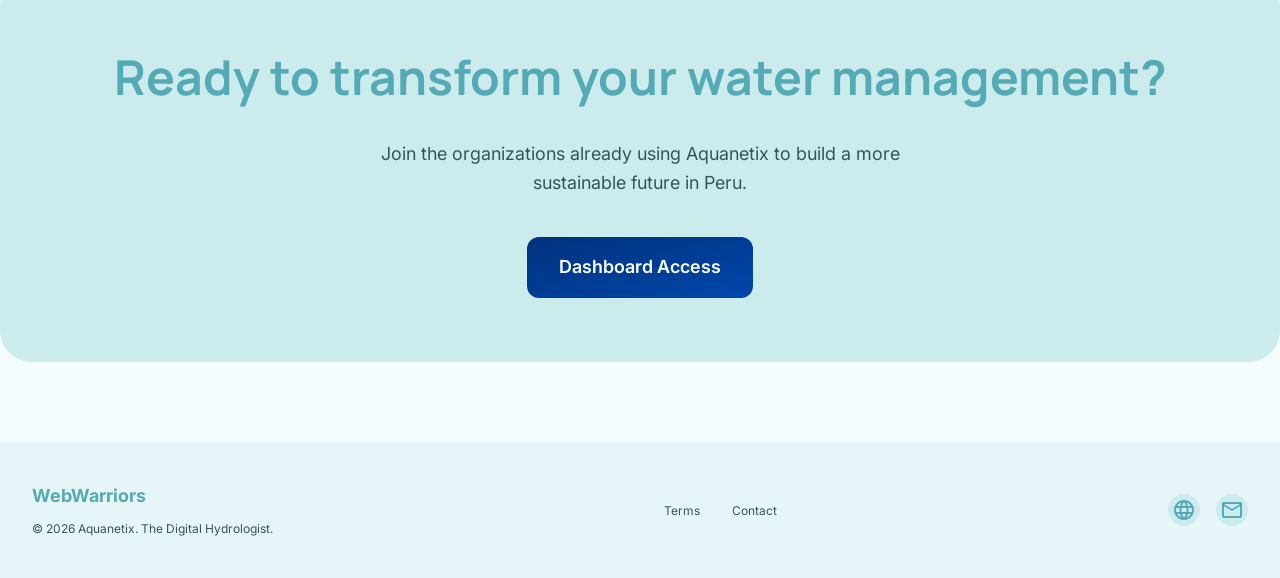
==== commit cd9b4f9b: "Update index.html" ====
--- a/index.html
+++ b/index.html
@@ -1,454 +1,912 @@
 <!DOCTYPE html>
+
 <html lang="es">
+
   <head>
+
     <meta charset="utf-8" />
+
     <meta name="viewport" content="width=device-width, initial-scale=1.0" />
+
     <title>Aquanetix | Inteligencia Hídrica para un Perú Sostenible</title>
 
+
+
     <link href="https://fonts.googleapis.com" rel="preconnect" />
+
     <link crossorigin="" href="https://fonts.gstatic.com" rel="preconnect" />
+
     <link
+
       href="https://fonts.googleapis.com/css2?family=Inter:wght@400;500;600&family=Manrope:wght@600;700;800&display=swap"
+
       rel="stylesheet"
+
     />
+
     <link
+
       href="https://fonts.googleapis.com/css2?family=Material+Symbols+Outlined:wght,FILL@100..700,0..1&display=swap"
+
       rel="stylesheet"
+
     />
+
     <link rel="stylesheet" href="assets/aquanetix.css" />
+
   </head>
 
+
+
   <body>
+
     <header class="header">
+
       <nav class="nav container">
+
         <div class="logo">
+
           <span>Aquanetix</span>
-        </div>
+
+        </div>
+
         <div class="nav-links">
+
           <a href="#hero" class="nav-link active" data-i18n="nav-inicio">Inicio</a>
+
           <a href="#problem" class="nav-link" data-i18n="nav-problema">Problema</a>
+
           <a href="#segments" class="nav-link" data-i18n="nav-soluciones">Soluciones</a>
+
           <a href="#capabilities" class="nav-link" data-i18n="nav-capacidades">Capacidades</a>
+
           <a href="#about-the-team" class="nav-link" data-i18n="nav-somos">¿Quiénes somos?</a>
-        </div>
+
+        </div>
+
         <div style="display: flex; align-items: center">
+
           <div class="lang-selector-container">
+
             <button id="btn-en" class="lang-btn active">EN</button>
+
             <button id="btn-es" class="lang-btn">ES</button>
-          </div>
+
+          </div>
+
           <a href="#cta" class="btn" data-i18n="nav-btn-empieza">Empieza ahora</a>
-        </div>
+
+        </div>
+
       </nav>
+
     </header>
 
+
+
     <main>
+
       <section id="hero" class="hero container">
+
         <div class="hero-grid">
+
           <div>
+
             <span class="badge" data-i18n="badge-saneamiento">Tecnología para el Saneamiento</span>
+
             <h1 class="hero-title font-headline" data-i18n="hero-title">
+
               Inteligencia Hídrica para un
+
               <span class="text-secondary">Perú Sostenible</span>
+
             </h1>
+
             <p class="hero-description" data-i18n="hero-desc">
+
               Monitoreo en tiempo real y gestión automatizada con IoT para
+
               cerrar la brecha de saneamiento. Transformamos datos complejos en
+
               decisiones operativas precisas.
-            </p>
+
+            </p>
+
             <a href="#segments" class="btn btn-large" data-i18n="hero-btn-more">
+
               Conoce más
+
             </a>
-          </div>
+
+          </div>
+
           <div class="hero-image-container">
+
             <img
+
               class="hero-image"
+
               alt="Logo de Aquanetix"
+
               src="assets/images/Aquanetix-Logo.png"
+
             />
-          </div>
-        </div>
+
+          </div>
+
+        </div>
+
       </section>
 
+
+
       <section id="problem" class="problem-solution">
+
         <div class="container ps-grid">
+
           <div>
+
             <h2 class="section-title font-headline" data-i18n="prob-title">
+
               Enfrentando el Desafío de la Brecha Hídrica
+
             </h2>
+
             <div class="problem-card">
+
               <span class="material-symbols-outlined icon-error">warning</span>
+
               <h3 class="font-headline" data-i18n="prob-card-title">
+
                 El Problema
+
               </h3>
+
               <p data-i18n="prob-card-desc">
+
                 Perú enfrenta una brecha de infraestructura de saneamiento
+
                 estimada en
+
                 <span class="highlight-text">138,000 millones de soles</span>.
+
                 La falta de visibilidad operativa impide una gestión eficiente
+
                 de los recursos existentes.
+
               </p>
-            </div>
+
+            </div>
+
             <div class="quote-box">
+
               <p class="quote-text" data-i18n="quote-text">
+
                 "La digitalización no es una opción, es la herramienta
+
                 fundamental para democratizar el acceso al agua segura."
+
               </p>
+
               <p class="quote-author">— WebWarriors Vision</p>
-            </div>
-          </div>
+
+            </div>
+
+          </div>
+
           <div class="solution-card">
+
             <h3 class="font-headline" data-i18n="sol-title">
+
               Aquanetix Centralize
+
             </h3>
+
             <p data-i18n="sol-desc">
+
               Proporcionamos una capa de datos operativos centralizados que
+
               conecta la infraestructura física con los reguladores y EPS en
+
               tiempo real.
-            </p>
+
+            </p>
+
             <ul class="feature-list">
+
               <li>
+
                 <span class="material-symbols-outlined icon-success">check_circle</span>
+
                 <span data-i18n="sol-feat-1">Unificación de silos de información</span>
+
               </li>
+
               <li>
+
                 <span class="material-symbols-outlined icon-success">check_circle</span>
+
                 <span data-i18n="sol-feat-2">Alertas tempranas de contaminación</span>
+
               </li>
+
               <li>
+
                 <span class="material-symbols-outlined icon-success">check_circle</span>
+
                 <span data-i18n="sol-feat-3">Optimización de costos operativos</span>
+
               </li>
+
             </ul>
+
+           <!-- PLANTILLA DE VIDEO (Con tu link real) -->
+
             <div class="product-video-wrapper">
+
               <iframe 
+
                 src="https://www.youtube.com/embed/MZh4NIKCM9I?si=_HD0UaLk1dkv5V13" 
+
                 title="YouTube video player" 
+
                 frameborder="0" 
+
                 allow="accelerometer; autoplay; clipboard-write; encrypted-media; gyroscope; picture-in-picture; web-share" 
+
                 referrerpolicy="strict-origin-when-cross-origin" 
+
                 allowfullscreen>
+
               </iframe>
-            </div>
-          </div>
-        </div>
+
+            </div>
+
+          </div>
+
+        </div>
+
       </section>
 
-      <section class="metrics-banner">
+   <!-- SEGMENTOS PREMIUM V2 -->
+
+     <section class="metrics-banner">
+
         <div class="container metrics-grid">
+
           <div class="metric-item">
+
             <h3 class="metric-number">24/7</h3>
+
             <p class="metric-label" data-i18n="metric-1">Monitoreo en Tiempo Real</p>
-          </div>
+
+          </div>
+
           <div class="metric-item">
+
             <h3 class="metric-number">-30%</h3>
+
             <p class="metric-label" data-i18n="metric-2">Costos Operativos</p>
-          </div>
+
+          </div>
+
           <div class="metric-item">
+
             <h3 class="metric-number">100%</h3>
+
             <p class="metric-label" data-i18n="metric-3">Cumplimiento Normativo</p>
-          </div>
-        </div>
+
+          </div>
+
+        </div>
+
       </section>
 
-      <section id="segments" class="pro-segments-section container">
+
+
+    <section id="segments" class="pro-segments-section container">
+
         <div class="text-center segments-header">
+
           <span class="badge" data-i18n="seg-badge">Nuestras Soluciones</span>
+
           <h2 class="section-title font-headline" data-i18n="seg-title">Diseñado para los retos del Perú</h2>
+
           <p data-i18n="seg-desc">Tecnología IoT e Inteligencia de Datos aplicada a las necesidades de cada sector.</p>
-        </div>
+
+        </div>
+
         
+
         <div class="pro-segments-container">
+
           
+
           <div class="pro-segment-card">
+
             <div class="pro-segment-image">
+
               <img src="assets/images/Segmento1_imagen.jpeg" alt="Planta de Tratamiento de Aguas Residuales">
-            </div>
+
+            </div>
+
             <div class="pro-segment-body">
+
               <span class="pro-badge" data-i18n="seg1-badge">Sector Ambiental</span>
+
               <h3 data-i18n="seg1-title">Gestoras de Residuos Sólidos</h3>
+
               <p class="pro-lead" data-i18n="seg1-lead">¿Riesgos de multas ambientales por fugas invisibles?</p>
+
               <p class="pro-text" data-i18n="seg1-text">Las operaciones modernas no pueden depender de inspecciones visuales. Desplegamos sensores IoT de precisión para el monitoreo continuo, previniendo la contaminación de fuentes de agua cercanas mediante alertas inmediatas de lixiviados.</p>
+
               
+
               <div class="pro-highlight">
+
                 <span class="material-symbols-outlined">verified_user</span>
+
                 <div class="pro-highlight-text">
+
                   <strong data-i18n="seg1-hl-title">100% Cumplimiento Normativo</strong>
+
                   <span data-i18n="seg1-hl-desc">Generación de reportes automáticos alineados a OEFA y MINAM.</span>
+
                 </div>
+
               </div>
 
+
+
               <ul class="pro-features">
+
                 <li><span class="material-symbols-outlined">check_circle</span> <span data-i18n="seg1-li1">Monitoreo de metales pesados y pH</span></li>
+
                 <li><span class="material-symbols-outlined">check_circle</span> <span data-i18n="seg1-li2">Trazabilidad histórica en la nube</span></li>
+
                 <li><span class="material-symbols-outlined">check_circle</span> <span data-i18n="seg1-li3">Alertas ante umbrales críticos</span></li>
+
               </ul>
+
               <a href="javascript:void(0)" onclick="document.getElementById('open-contact').click()" class="pro-btn" data-i18n="seg1-btn">Explorar solución ambiental</a>
-            </div>
-          </div>
+
+            </div>
+
+          </div>
+
           
+
           <div class="pro-segment-card reverse">
+
             <div class="pro-segment-image">
+
               <img src="assets/images/Segmento2_imagen.jpg" alt="Infraestructura de Saneamiento y Tuberías">
-            </div>
+
+            </div>
+
             <div class="pro-segment-body">
+
               <span class="pro-badge" data-i18n="seg2-badge">Sector Saneamiento</span>
+
               <h3 data-i18n="seg2-title">Empresas Prestadoras (EPS)</h3>
+
               <p class="pro-lead" data-i18n="seg2-lead">Miles de litros se pierden diariamente por fugas no detectadas.</p>
+
               <p class="pro-text" data-i18n="seg2-text">Digitalizamos toda tu infraestructura de saneamiento. A través de Aquanetix Centralize, detecta caídas de presión y variaciones de cloro residual en tiempo real, garantizando la calidad del servicio antes de que el usuario lo note.</p>
+
               
+
               <div class="pro-highlight">
+
                 <span class="material-symbols-outlined">water_drop</span>
+
                 <div class="pro-highlight-text">
+
                   <strong data-i18n="seg2-hl-title">Reduce el Agua No Facturada (ANF)</strong>
+
                   <span data-i18n="seg2-hl-desc">Optimiza tus costos operativos evitando pérdidas físicas en la red.</span>
+
                 </div>
+
               </div>
 
+
+
               <ul class="pro-features">
+
                 <li><span class="material-symbols-outlined">check_circle</span> <span data-i18n="seg2-li1">Tablero de control unificado (Dashboard)</span></li>
+
                 <li><span class="material-symbols-outlined">check_circle</span> <span data-i18n="seg2-li2">Predicción de fallos con Datos</span></li>
+
                 <li><span class="material-symbols-outlined">check_circle</span> <span data-i18n="seg2-li3">Control de calidad de agua potable 24/7</span></li>
+
               </ul>
+
               <a href="javascript:void(0)" onclick="document.getElementById('open-contact').click()" class="pro-btn" data-i18n="seg2-btn">Explorar solución EPS</a>
-            </div>
-          </div>
-
-        </div>
+
+            </div>
+
+          </div>
+
+
+
+        </div>
+
       </section>
 
+
+
       <section id="capabilities" class="capabilities container">
+
         <div class="text-center capabilities-header">
+
           <h2 class="section-title font-headline" data-i18n="cap-title">
+
             Capacidades del Ecosistema
+
           </h2>
+
           <p data-i18n="cap-desc">
+
             Tecnología de punta diseñada específicamente para las condiciones
+
             geográficas y regulatorias del mercado peruano.
+
           </p>
-        </div>
+
+        </div>
+
         <div class="cards-grid">
+
           <div class="capability-card">
+
             <div class="icon-container">
+
               <span class="material-symbols-outlined icon-primary">sensors</span>
-            </div>
+
+            </div>
+
             <h3 class="font-headline" data-i18n="cap-card-1-title">
+
               Monitoreo IoT
+
             </h3>
+
             <p data-i18n="cap-card-1-desc">
+
               Recolección de datos de calidad del agua en tiempo real mediante
+
               sensores inteligentes de bajo consumo y alta precisión.
-            </p>
-          </div>
+
+            </p>
+
+          </div>
+
           <div class="capability-card">
+
             <div class="icon-container">
+
               <span class="material-symbols-outlined icon-primary">gavel</span>
-            </div>
+
+            </div>
+
             <h3 class="font-headline" data-i18n="cap-card-2-title">
+
               Cumplimiento Normativo
+
             </h3>
+
             <p data-i18n="cap-card-2-desc">
+
               Reportes automáticos alineados a la Ley General del Ambiente,
+
               facilitando las auditorías y el cumplimiento de estándares
+
               nacionales.
-            </p>
-          </div>
+
+            </p>
+
+          </div>
+
           <div class="capability-card">
+
             <div class="icon-container">
+
               <span class="material-symbols-outlined icon-primary">account_tree</span>
-            </div>
+
+            </div>
+
             <h3 class="font-headline" data-i18n="cap-card-3-title">
+
               Trazabilidad
+
             </h3>
+
             <p data-i18n="cap-card-3-desc">
+
               Control total para EPS y reguladores, permitiendo auditar cada
+
               gota y proceso desde la captación hasta el consumo final.
-            </p>
-          </div>
-        </div>
+
+            </p>
+
+          </div>
+
+        </div>
+
       </section>
 
+
+
       <section id="about-the-team" class="team-section container">
+
         <div class="text-center capabilities-header">
+
           <h2 class="section-title font-headline" data-i18n="team-title">
+
             Conoce al Equipo WebWarriors
+
           </h2>
+
           <p data-i18n="team-subtitle">
+
             Los creadores detrás de Aquanetix. Un equipo multidisciplinario
+
             enfocado en brindar soluciones tecnológicas para el Perú.
+
           </p>
-        </div>
+
+        </div>
+
         <div class="team-grid">
+
           <div class="team-card">
+
             <img
+
               src="assets/images/Foto_NicoPrincipal.jpeg"
+
               alt="Nicolás Castro"
+
               class="team-photo"
+
             />
+
             <h3 class="font-headline" data-i18n="team-name-1">
+
               Nicolás Castro
+
             </h3>
+
             <p class="team-role" data-i18n="team-role-1">Team Leader</p>
+
             <p class="team-desc" data-i18n="team-desc-1">
+
               Estudiante universitario y líder del equipo. Se encarga de
+
               coordinar el proyecto, organizar las tareas entre los integrantes
+
               y asegurar que todos los objetivos de nuestra entrega se cumplan a
+
               tiempo.
-            </p>
-          </div>
+
+            </p>
+
+          </div>
+
           <div class="team-card">
+
             <img
+
               src="assets/images/fotosebastian.png"
+
               alt="Sebastián Pinedo"
+
               class="team-photo"
+
             />
+
             <h3 class="font-headline" data-i18n="team-name-2">
+
               Sebastián Martín Pinedo Sánchez
+
             </h3>
+
             <p class="team-role" data-i18n="team-role-2">
+
               Data Analyst / Investigador
-            </p>
+
+            </p>
+
             <p class="team-desc" data-i18n="team-desc-2">
+
               Enfocado en el análisis de datos. Investiga y estructura la
+
               información del proyecto para validar los requerimientos de la
+
               solución hídrica.
-            </p>
-          </div>
+
+            </p>
+
+          </div>
+
+
 
           <div class="team-card">
+
             <img
-              src="assets/images/[COMPLETAR_NOMBRE_DE_IMAGEN].png"
-              alt="[COMPLETAR_NOMBRE]"
+
+              src="assets/images/Foto_Renzo.png"
+
+              alt="Renzo Bojórquez"
+
               class="team-photo"
+
             />
+
             <h3 class="font-headline" data-i18n="team-name-3">
-              [COMPLETAR_NOMBRE_COMPLETO_NUEVO_INTEGRANTE]
+
+              Renzo Alejandro Bojórquez Bustinza
+
             </h3>
+
             <p class="team-role" data-i18n="team-role-3">
-              [COMPLETAR_ROL_DEL_INTEGRANTE]
-            </p>
+
+              Desarrollador Backend / Infraestructura
+
+            </p>
+
             <p class="team-desc" data-i18n="team-desc-3">
-              [COMPLETAR_DESCRIPCION_DE_LO_QUE_HACE]
-            </p>
-          </div>
+
+              Encargado de la lógica del servidor y las bases de datos para
+
+              asegurar el funcionamiento correcto de la aplicación.
+
+            </p>
+
+          </div>
+
+
 
           <div class="team-card">
+
             <img
+
               src="assets/images/Foto_Leonardo.png"
+
               alt="Leonardo Cabrera"
+
               class="team-photo"
+
             />
+
             <h3 class="font-headline" data-i18n="team-name-4">
+
               Leonardo Moises Cabrera Novoa
+
             </h3>
+
             <p class="team-role" data-i18n="team-role-4">Diseñador UI/UX</p>
+
             <p class="team-desc" data-i18n="team-desc-4">
+
               Enfocado en el diseño de interfaces. Prototipa la plataforma para
+
               que sea intuitiva y cumpla con los estándares visuales.
-            </p>
-          </div>
+
+            </p>
+
+          </div>
+
+
 
           <div class="team-card">
+
             <img
+
               src="assets/images/foto_SebastianC.png"
+
               alt="Sebastian Cochachi"
+
               class="team-photo"
+
             />
+
             <h3 class="font-headline" data-i18n="team-name-5">
+
               Sebastian Josue Cochachi Chagua
+
             </h3>
+
             <p class="team-role" data-i18n="team-role-5">
+
               Desarrollador Frontend
-            </p>
+
+            </p>
+
             <p class="team-desc" data-i18n="team-desc-5">
+
               Enfocado en la construcción de la interfaz web con frameworks como
+
               Vue y Angular, apoyando en la integración IoT.
-            </p>
-          </div>
-        </div>
+
+            </p>
+
+          </div>
+
+        </div>
+
+
 
         <div class="video-container">
-          <div class="product-video-wrapper">
-            <iframe 
-              src="https://www.youtube.com/embed/el6VnUkMjpM?si=KJKkHwrSZlHoXeyF" 
-              title="YouTube video player" 
-              frameborder="0" 
-              allow="accelerometer; autoplay; clipboard-write; encrypted-media; gyroscope; picture-in-picture; web-share" 
-              referrerpolicy="strict-origin-when-cross-origin" 
-              allowfullscreen>
-            </iframe>
-          </div>
-        </div>
+
+       <div class="product-video-wrapper">
+
+              <iframe 
+
+                src="https://www.youtube.com/embed/el6VnUkMjpM?si=KJKkHwrSZlHoXeyF" 
+
+                title="YouTube video player" 
+
+                frameborder="0" 
+
+                allow="accelerometer; autoplay; clipboard-write; encrypted-media; gyroscope; picture-in-picture; web-share" 
+
+                referrerpolicy="strict-origin-when-cross-origin" 
+
+                allowfullscreen>
+
+              </iframe>
+
+            </div>
+
+        </div>
+
       </section>
 
+
+
       <div id="contact-modal" class="modal-overlay">
+
         <div class="modal-content">
+
           <span id="close-modal" class="close-btn">&times;</span>
+
           <h2 class="font-headline" data-i18n="modal-title">Contáctanos</h2>
+
           <p data-i18n="modal-desc">
+
             ¿Tienes dudas sobre Aquanetix? El equipo WebWarriors está listo
+
             para ayudarte.
+
           </p>
+
           <div class="contact-methods">
+
             <div class="contact-item">
+
               <span class="material-symbols-outlined">mail</span>
+
               <p>contacto@aquanetix.pe</p>
-            </div>
+
+            </div>
+
             <div class="contact-item">
+
               <span class="material-symbols-outlined">group</span>
+
               <p data-i18n="modal-team">Equipo WebWarriors - UPC</p>
-            </div>
-          </div>
+
+            </div>
+
+          </div>
+
           <button class="btn btn-large" id="modal-close-btn" data-i18n="modal-btn-close">
+
             Close
+
           </button>
-        </div>
+
+        </div>
+
       </div>
 
+
+
       <section id="cta" class="cta-section container">
+
         <div class="cta-box">
+
           <h2 class="cta-title font-headline" data-i18n="cta-title">
+
             ¿Listo para transformar su gestión hídrica?
+
           </h2>
+
           <p data-i18n="cta-desc">
+
             Únase a las organizaciones que ya están utilizando Aquanetix para
+
             construir un futuro más sostenible en el Perú.
+
           </p>
+
           <a href="https://aquanetix-deploy.web.app/iam/sign-in" class="btn btn-large" data-i18n="cta-btn">
+
             Acceso al Dashboard
+
           </a>
-        </div>
+
+        </div>
+
       </section>
+
     </main>
 
+
+
     <footer class="footer">
+
       <div class="container footer-content">
+
         <div class="footer-brand">
+
           <span>WebWarriors</span>
+
           <p data-i18n="footer-copy">
+
             © 2026 Aquanetix. The Digital Hydrologist.
+
           </p>
-        </div>
+
+        </div>
+
         <div class="footer-links">
+
           <a href="terms.html" data-i18n="footer-terms">Términos</a>
+
           <a
+
             href="javascript:void(0)"
+
             id="open-contact"
+
             data-i18n="footer-contact"
+
             >Contacto</a
+
           >
-        </div>
+
+        </div>
+
         <div class="footer-social">
+
           <div class="social-icon">
+
             <span class="material-symbols-outlined">language</span>
-          </div>
+
+          </div>
+
           <div class="social-icon">
+
             <span class="material-symbols-outlined">mail</span>
-          </div>
-        </div>
+
+          </div>
+
+        </div>
+
       </div>
+
     </footer>
 
+
+
     <script src="contact.js"></script>
+
     <script src="i18n.js"></script>
+
   </body>
-</html>
+
+</html> 
+
